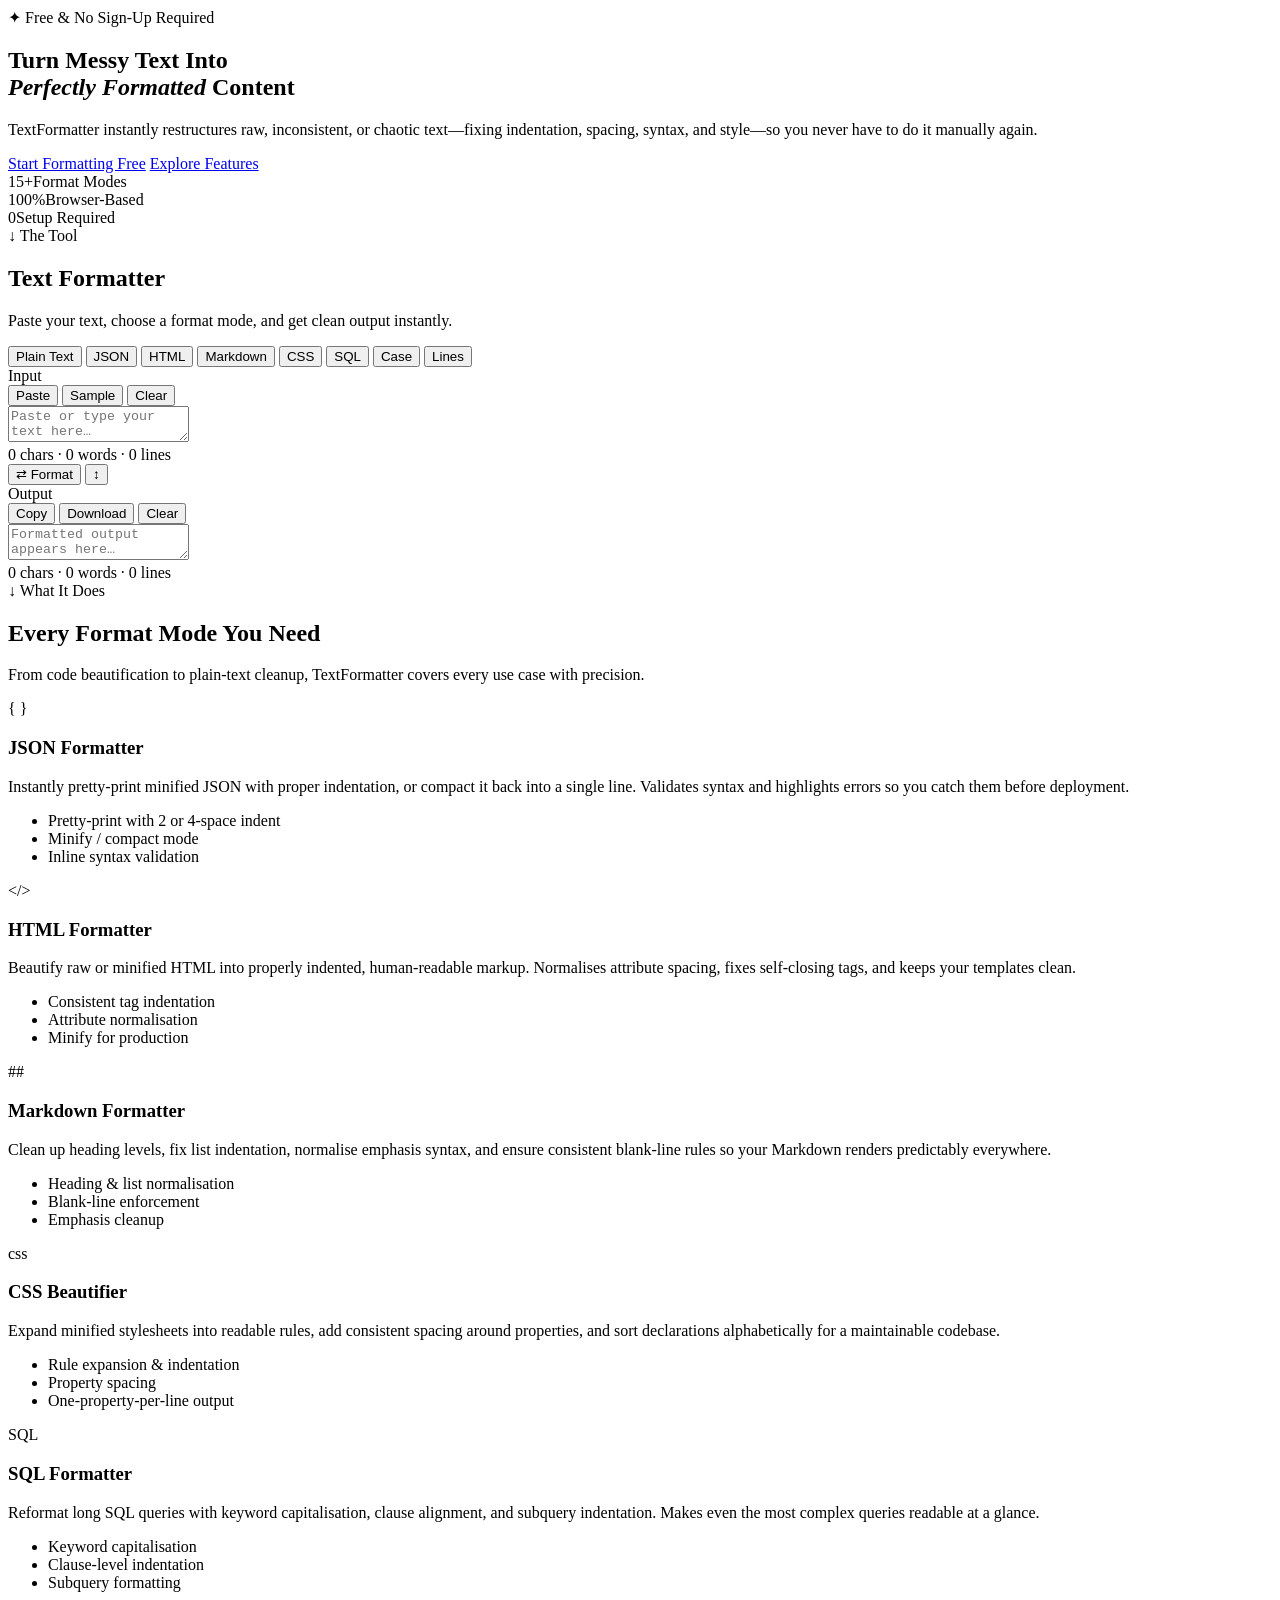
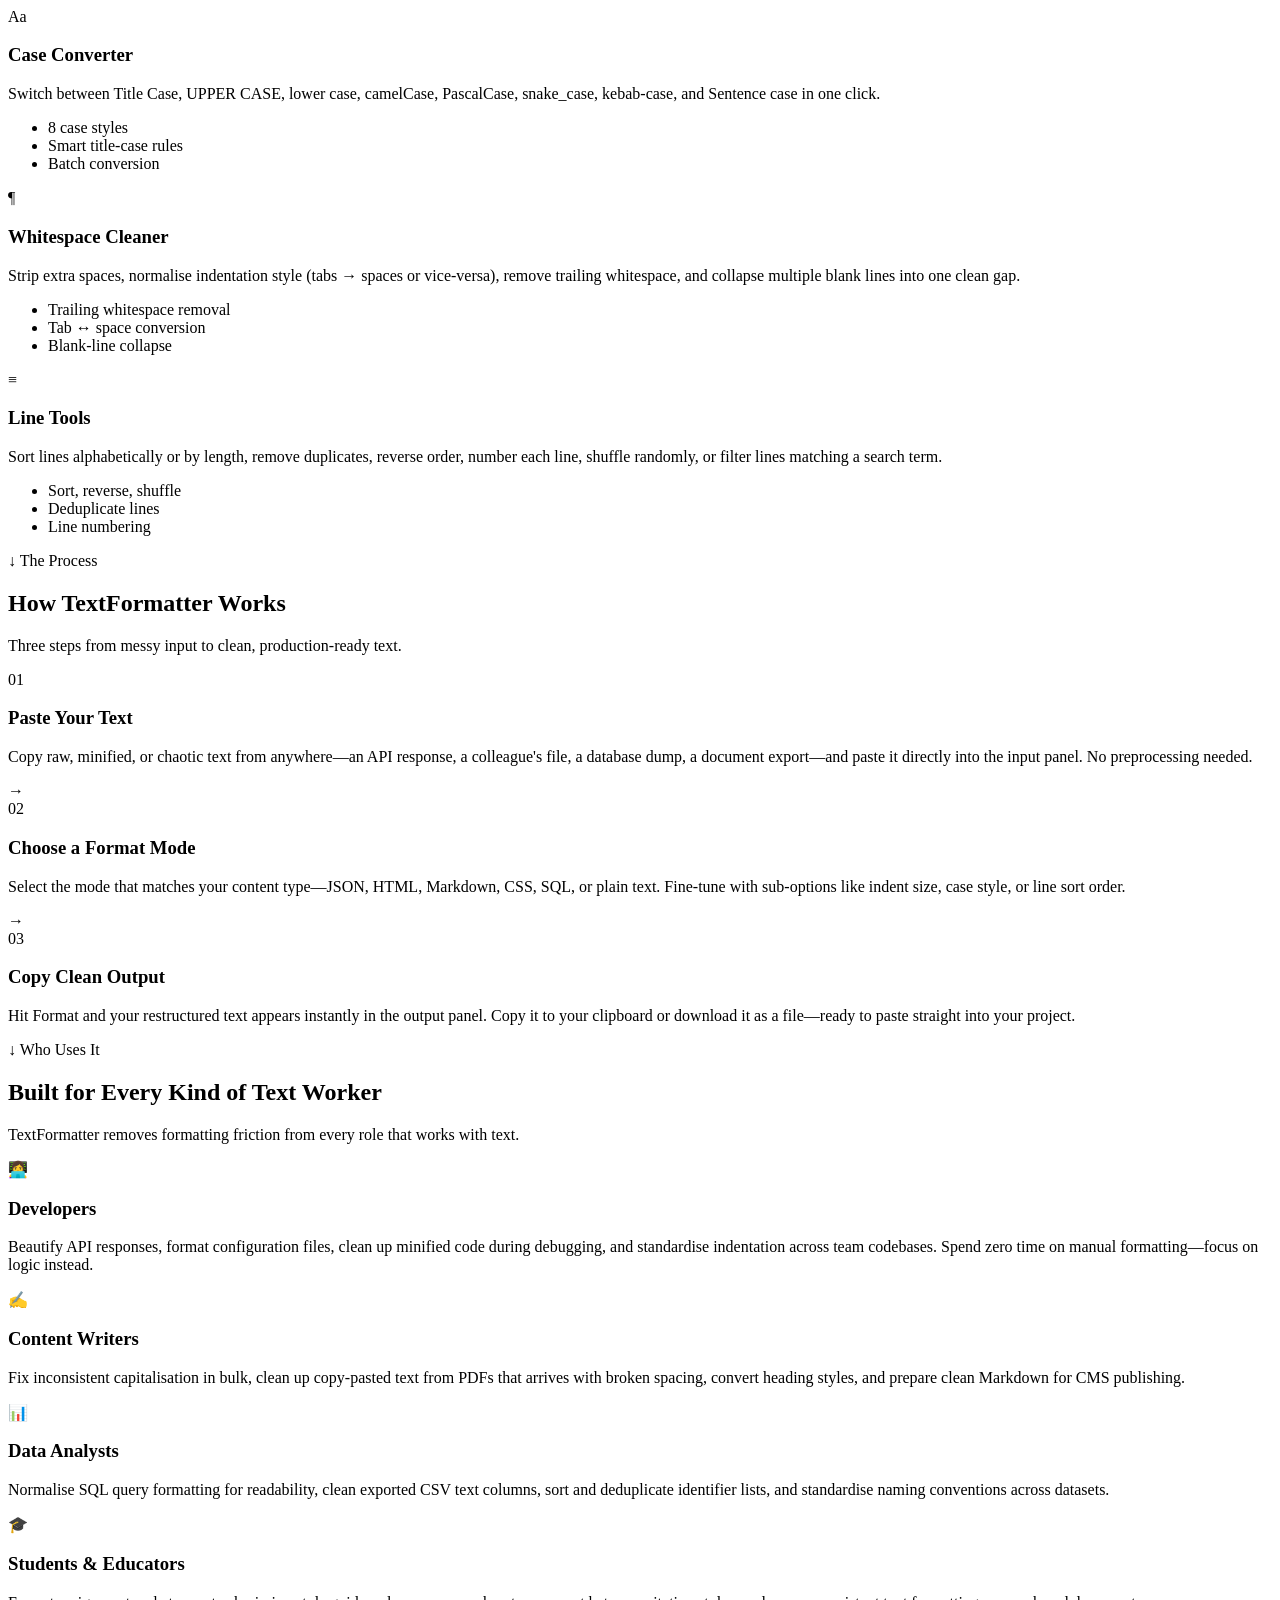
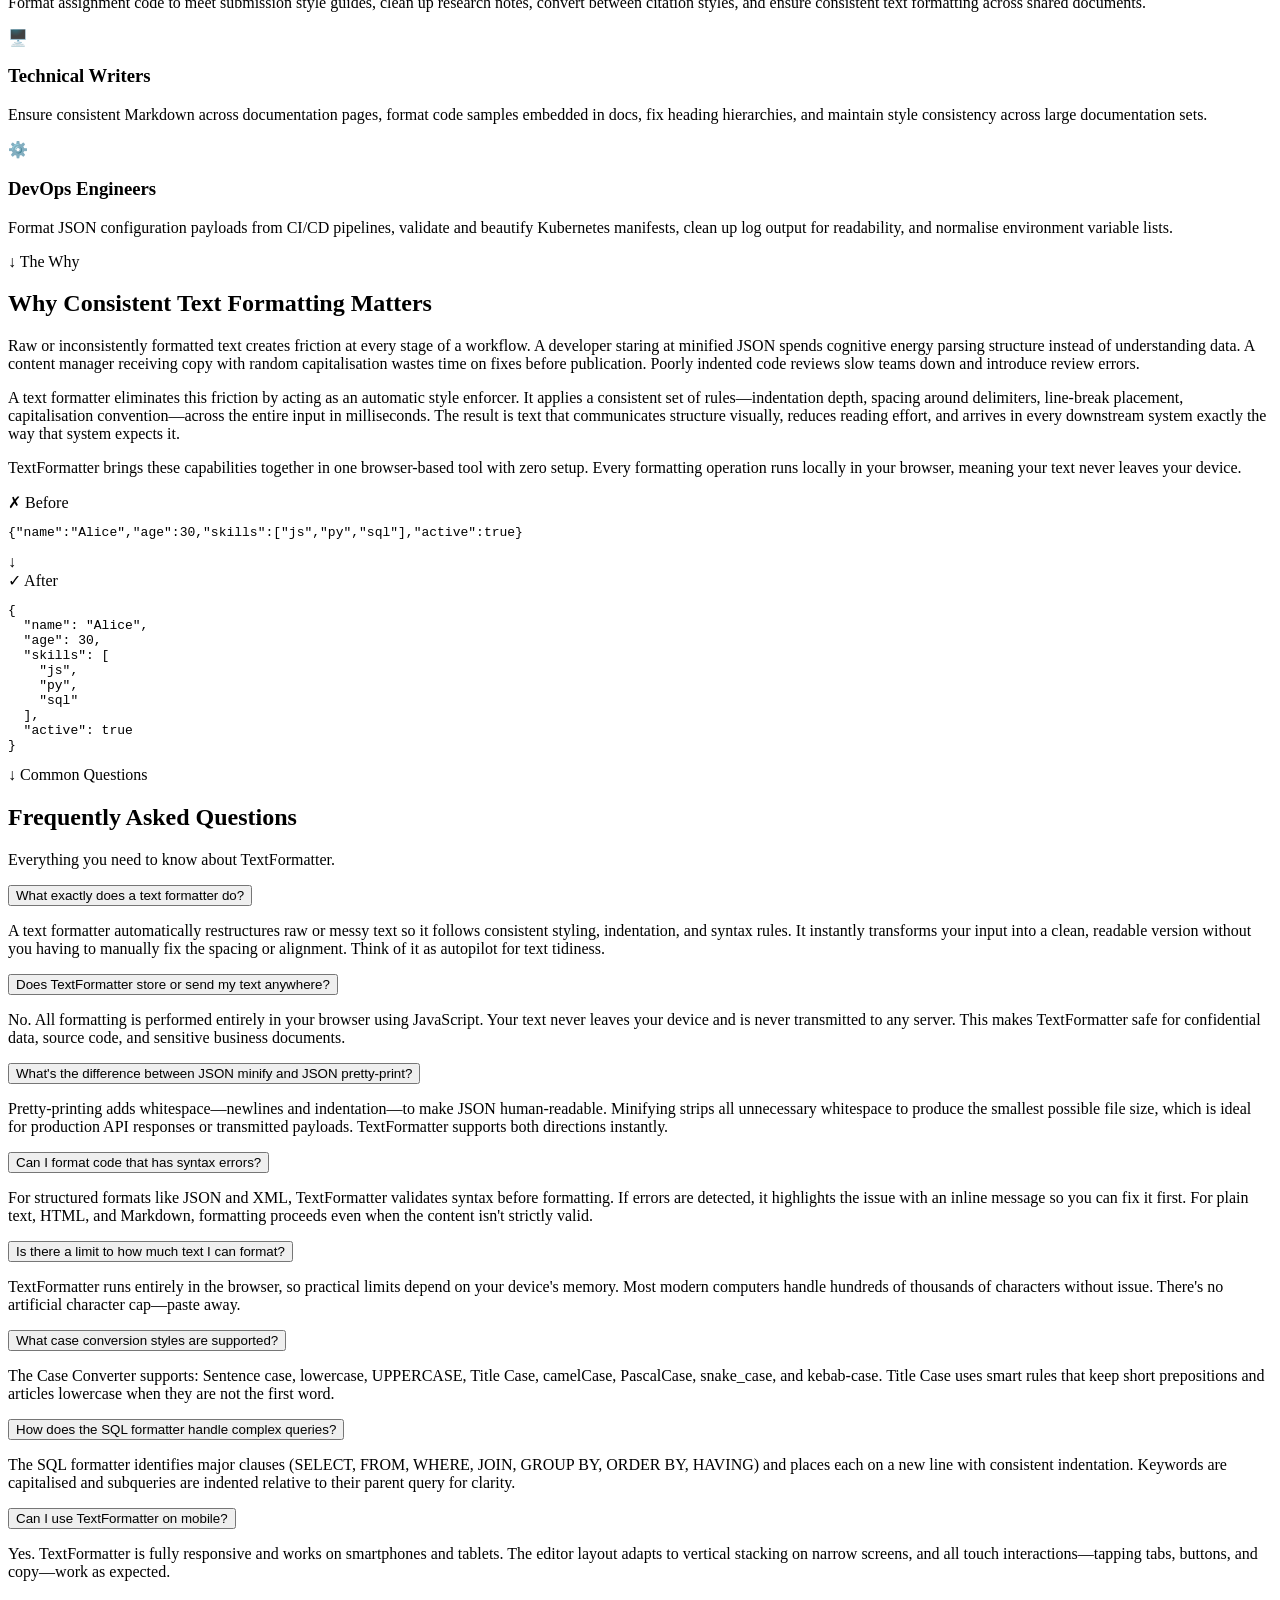
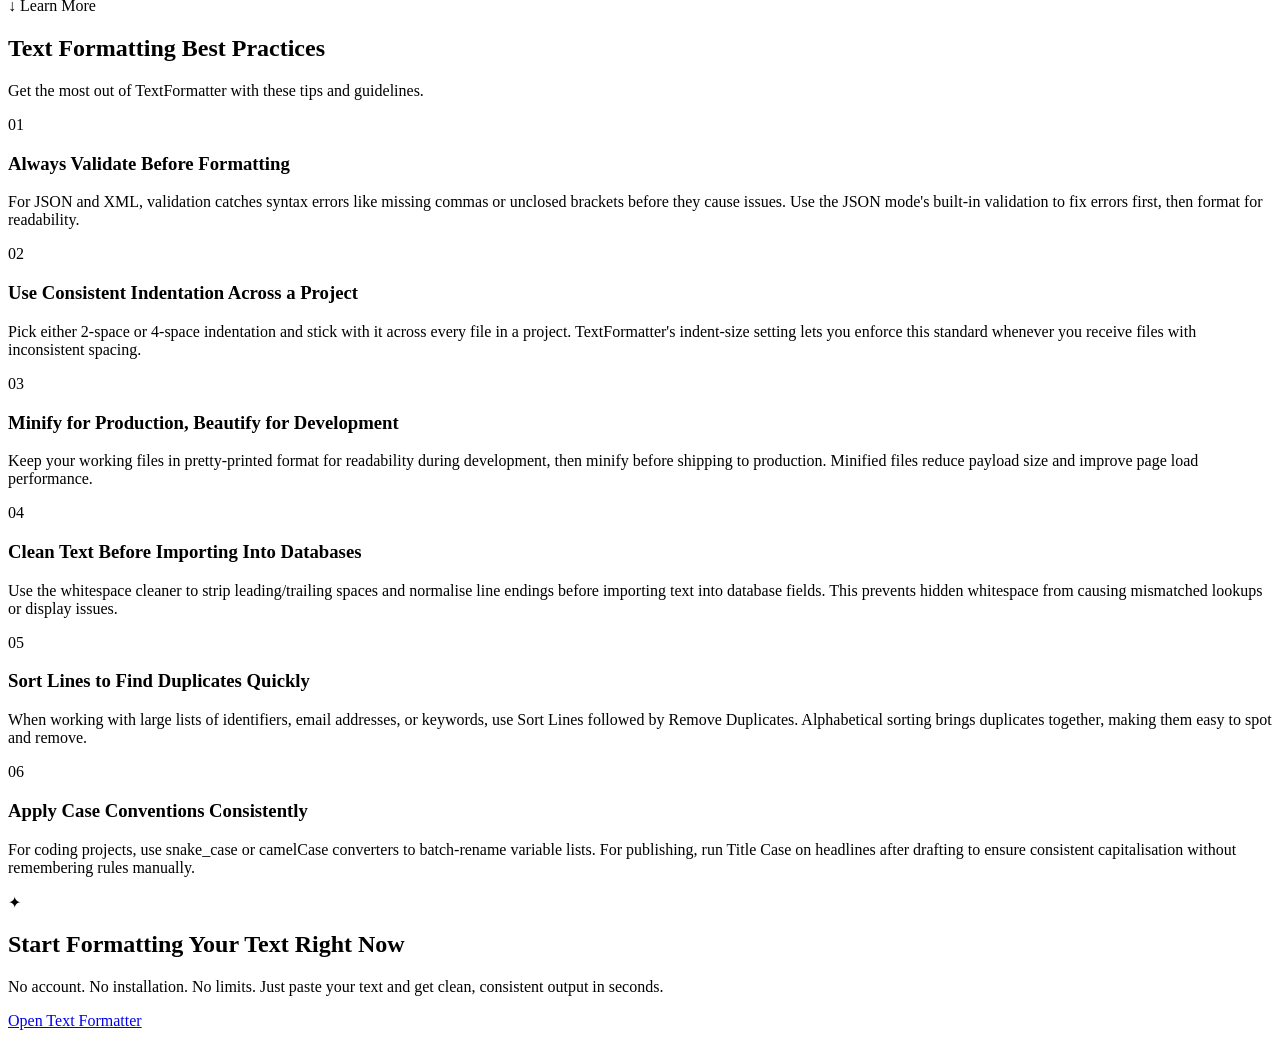
==== index.html @ e377f019 "Create index.html" ====
<!DOCTYPE html>
<html lang="en">
<head>
  <meta charset="UTF-8" />
  <meta name="viewport" content="width=device-width, initial-scale=1.0" />
  <title>TextFormatter – Instant Text Formatting & Cleanup Tool</title>
  <meta name="description" content="TextFormatter is a free online text formatting tool that instantly cleans, restructures, and transforms messy text into readable, consistent content. Format JSON, HTML, Markdown, code and more." />
  <meta name="keywords" content="text formatter, online text formatter, text cleaner, format text online, json formatter, html formatter, code formatter, text beautifier, clean text tool, fix text spacing" />
  <meta name="author" content="TextFormatter" />
  <meta name="robots" content="index, follow" />
  <link rel="canonical" href="https://textformatter.github.io/" />

  <!-- Open Graph -->
  <meta property="og:type" content="website" />
  <meta property="og:title" content="TextFormatter – Instant Text Formatting & Cleanup Tool" />
  <meta property="og:description" content="Free online text formatter. Instantly restructure raw or messy text into clean, readable, consistently styled content." />
  <meta property="og:url" content="https://textformatter.github.io/" />
  <meta property="og:site_name" content="TextFormatter" />

  <!-- Twitter Card -->
  <meta name="twitter:card" content="summary_large_image" />
  <meta name="twitter:title" content="TextFormatter – Instant Text Formatting Tool" />
  <meta name="twitter:description" content="Format, clean, and restructure text instantly. Free online tool for JSON, HTML, Markdown, code, and plain text." />

  <!-- Schema Markup -->
  <script type="application/ld+json">
  {
    "@context": "https://schema.org",
    "@type": "WebApplication",
    "name": "TextFormatter",
    "url": "https://textformatter.github.io/",
    "description": "A free online text formatting tool that instantly cleans, restructures, and transforms messy text into readable, consistent content.",
    "applicationCategory": "UtilityApplication",
    "operatingSystem": "Any",
    "offers": {
      "@type": "Offer",
      "price": "0",
      "priceCurrency": "USD"
    },
    "featureList": [
      "JSON Formatter",
      "HTML Formatter",
      "Markdown Formatter",
      "Code Beautifier",
      "Text Cleaner",
      "Case Converter",
      "Whitespace Remover",
      "Indentation Fixer"
    ]
  }
  </script>
  <script type="application/ld+json">
  {
    "@context": "https://schema.org",
    "@type": "FAQPage",
    "mainEntity": [
      {
        "@type": "Question",
        "name": "What is a text formatter?",
        "acceptedAnswer": {
          "@type": "Answer",
          "text": "A text formatter is a tool that automatically restructures raw or messy text so it follows consistent styling, indentation, and syntax rules. It transforms your input into clean, readable content without manual editing."
        }
      },
      {
        "@type": "Question",
        "name": "Is TextFormatter free to use?",
        "acceptedAnswer": {
          "@type": "Answer",
          "text": "Yes, TextFormatter is completely free. No account or signup required. All formatting happens directly in your browser."
        }
      },
      {
        "@type": "Question",
        "name": "What types of text can TextFormatter handle?",
        "acceptedAnswer": {
          "@type": "Answer",
          "text": "TextFormatter handles plain text, JSON, HTML, Markdown, CSS, JavaScript, XML, SQL, and more. It also includes tools for case conversion, whitespace cleanup, and line sorting."
        }
      }
    ]
  }
  </script>

  <!-- Fonts -->
  <link rel="preconnect" href="https://fonts.googleapis.com" />
  <link rel="preconnect" href="https://fonts.gstatic.com" crossorigin />
  <link href="https://fonts.googleapis.com/css2?family=Fraunces:ital,opsz,wght@0,9..144,300;0,9..144,600;0,9..144,700;1,9..144,400&family=DM+Sans:wght@300;400;500;600&family=JetBrains+Mono:wght@400;500&display=swap" rel="stylesheet" />

  <link rel="stylesheet" href="style.css" />
</head>
<body>

  <!-- Header injected by header.js -->
  <div id="header-root"></div>

  <main>

    <!-- ══════════════════════════════════════════
         SECTION 1 · HERO
    ══════════════════════════════════════════ -->
    <section class="hero" id="home" aria-label="Hero">
      <div class="hero-bg">
        <div class="hero-blob blob-1"></div>
        <div class="hero-blob blob-2"></div>
        <div class="hero-grid"></div>
      </div>
      <div class="container hero-inner">
        <div class="hero-badge">✦ Free &amp; No Sign-Up Required</div>
        <h1 class="hero-title">
          Turn Messy Text Into<br/>
          <em>Perfectly Formatted</em> Content
        </h1>
        <p class="hero-subtitle">
          TextFormatter instantly restructures raw, inconsistent, or chaotic text—fixing indentation, spacing, syntax, and style—so you never have to do it manually again.
        </p>
        <div class="hero-cta-row">
          <a href="#formatter" class="btn btn-primary">Start Formatting Free</a>
          <a href="#features" class="btn btn-ghost">Explore Features</a>
        </div>
        <div class="hero-stats">
          <div class="stat"><span class="stat-num">15+</span><span class="stat-label">Format Modes</span></div>
          <div class="stat-divider"></div>
          <div class="stat"><span class="stat-num">100%</span><span class="stat-label">Browser-Based</span></div>
          <div class="stat-divider"></div>
          <div class="stat"><span class="stat-num">0</span><span class="stat-label">Setup Required</span></div>
        </div>
      </div>
    </section>

    <!-- ══════════════════════════════════════════
         SECTION 2 · LIVE FORMATTER TOOL
    ══════════════════════════════════════════ -->
    <section class="formatter-section" id="formatter" aria-label="Text Formatter Tool">
      <div class="container">
        <div class="section-label">↓ The Tool</div>
        <h2 class="section-title">Text Formatter</h2>
        <p class="section-sub">Paste your text, choose a format mode, and get clean output instantly.</p>

        <!-- Mode Tabs -->
        <div class="mode-tabs" role="tablist" aria-label="Formatter modes">
          <button class="mode-tab active" data-mode="plain" role="tab" aria-selected="true">Plain Text</button>
          <button class="mode-tab" data-mode="json" role="tab" aria-selected="false">JSON</button>
          <button class="mode-tab" data-mode="html" role="tab" aria-selected="false">HTML</button>
          <button class="mode-tab" data-mode="markdown" role="tab" aria-selected="false">Markdown</button>
          <button class="mode-tab" data-mode="css" role="tab" aria-selected="false">CSS</button>
          <button class="mode-tab" data-mode="sql" role="tab" aria-selected="false">SQL</button>
          <button class="mode-tab" data-mode="case" role="tab" aria-selected="false">Case</button>
          <button class="mode-tab" data-mode="lines" role="tab" aria-selected="false">Lines</button>
        </div>

        <!-- Sub-options bar -->
        <div class="sub-options" id="sub-options">
          <!-- populated by JS per mode -->
        </div>

        <!-- Editor Area -->
        <div class="editor-wrap">
          <div class="editor-pane">
            <div class="pane-header">
              <span class="pane-label">Input</span>
              <div class="pane-actions">
                <button class="pane-btn" id="paste-btn" title="Paste from clipboard">Paste</button>
                <button class="pane-btn" id="sample-btn" title="Load a sample">Sample</button>
                <button class="pane-btn danger" id="clear-input-btn" title="Clear input">Clear</button>
              </div>
            </div>
            <textarea id="input-text" class="code-area" placeholder="Paste or type your text here…" spellcheck="false" aria-label="Input text"></textarea>
            <div class="pane-footer">
              <span class="char-count" id="input-count">0 chars · 0 words · 0 lines</span>
            </div>
          </div>

          <div class="editor-center">
            <button class="format-btn" id="format-btn" aria-label="Format text">
              <span class="format-btn-icon">⇄</span>
              <span>Format</span>
            </button>
            <button class="swap-btn" id="swap-btn" title="Swap input/output" aria-label="Swap input and output">↕</button>
          </div>

          <div class="editor-pane">
            <div class="pane-header">
              <span class="pane-label">Output</span>
              <div class="pane-actions">
                <button class="pane-btn" id="copy-btn" title="Copy to clipboard">Copy</button>
                <button class="pane-btn" id="download-btn" title="Download as file">Download</button>
                <button class="pane-btn danger" id="clear-output-btn" title="Clear output">Clear</button>
              </div>
            </div>
            <textarea id="output-text" class="code-area" placeholder="Formatted output appears here…" spellcheck="false" readonly aria-label="Formatted output"></textarea>
            <div class="pane-footer">
              <span class="char-count" id="output-count">0 chars · 0 words · 0 lines</span>
              <span class="diff-badge" id="diff-badge"></span>
            </div>
          </div>
        </div>

        <!-- Notifications -->
        <div class="notif-bar" id="notif-bar" role="status" aria-live="polite"></div>
      </div>
    </section>

    <!-- ══════════════════════════════════════════
         SECTION 3 · FEATURES
    ══════════════════════════════════════════ -->
    <section class="features-section" id="features" aria-label="Features">
      <div class="container">
        <div class="section-label">↓ What It Does</div>
        <h2 class="section-title">Every Format Mode You Need</h2>
        <p class="section-sub">From code beautification to plain-text cleanup, TextFormatter covers every use case with precision.</p>

        <div class="features-grid">
          <div class="feature-card" data-anim="fade-up" style="--delay:0ms">
            <div class="feature-icon">{ }</div>
            <h3>JSON Formatter</h3>
            <p>Instantly pretty-print minified JSON with proper indentation, or compact it back into a single line. Validates syntax and highlights errors so you catch them before deployment.</p>
            <ul class="feature-list">
              <li>Pretty-print with 2 or 4-space indent</li>
              <li>Minify / compact mode</li>
              <li>Inline syntax validation</li>
            </ul>
          </div>
          <div class="feature-card" data-anim="fade-up" style="--delay:80ms">
            <div class="feature-icon">&lt;/&gt;</div>
            <h3>HTML Formatter</h3>
            <p>Beautify raw or minified HTML into properly indented, human-readable markup. Normalises attribute spacing, fixes self-closing tags, and keeps your templates clean.</p>
            <ul class="feature-list">
              <li>Consistent tag indentation</li>
              <li>Attribute normalisation</li>
              <li>Minify for production</li>
            </ul>
          </div>
          <div class="feature-card" data-anim="fade-up" style="--delay:160ms">
            <div class="feature-icon">##</div>
            <h3>Markdown Formatter</h3>
            <p>Clean up heading levels, fix list indentation, normalise emphasis syntax, and ensure consistent blank-line rules so your Markdown renders predictably everywhere.</p>
            <ul class="feature-list">
              <li>Heading &amp; list normalisation</li>
              <li>Blank-line enforcement</li>
              <li>Emphasis cleanup</li>
            </ul>
          </div>
          <div class="feature-card" data-anim="fade-up" style="--delay:0ms">
            <div class="feature-icon">css</div>
            <h3>CSS Beautifier</h3>
            <p>Expand minified stylesheets into readable rules, add consistent spacing around properties, and sort declarations alphabetically for a maintainable codebase.</p>
            <ul class="feature-list">
              <li>Rule expansion &amp; indentation</li>
              <li>Property spacing</li>
              <li>One-property-per-line output</li>
            </ul>
          </div>
          <div class="feature-card" data-anim="fade-up" style="--delay:80ms">
            <div class="feature-icon">SQL</div>
            <h3>SQL Formatter</h3>
            <p>Reformat long SQL queries with keyword capitalisation, clause alignment, and subquery indentation. Makes even the most complex queries readable at a glance.</p>
            <ul class="feature-list">
              <li>Keyword capitalisation</li>
              <li>Clause-level indentation</li>
              <li>Subquery formatting</li>
            </ul>
          </div>
          <div class="feature-card" data-anim="fade-up" style="--delay:160ms">
            <div class="feature-icon">Aa</div>
            <h3>Case Converter</h3>
            <p>Switch between Title Case, UPPER CASE, lower case, camelCase, PascalCase, snake_case, kebab-case, and Sentence case in one click.</p>
            <ul class="feature-list">
              <li>8 case styles</li>
              <li>Smart title-case rules</li>
              <li>Batch conversion</li>
            </ul>
          </div>
          <div class="feature-card" data-anim="fade-up" style="--delay:0ms">
            <div class="feature-icon">¶</div>
            <h3>Whitespace Cleaner</h3>
            <p>Strip extra spaces, normalise indentation style (tabs → spaces or vice-versa), remove trailing whitespace, and collapse multiple blank lines into one clean gap.</p>
            <ul class="feature-list">
              <li>Trailing whitespace removal</li>
              <li>Tab ↔ space conversion</li>
              <li>Blank-line collapse</li>
            </ul>
          </div>
          <div class="feature-card" data-anim="fade-up" style="--delay:80ms">
            <div class="feature-icon">≡</div>
            <h3>Line Tools</h3>
            <p>Sort lines alphabetically or by length, remove duplicates, reverse order, number each line, shuffle randomly, or filter lines matching a search term.</p>
            <ul class="feature-list">
              <li>Sort, reverse, shuffle</li>
              <li>Deduplicate lines</li>
              <li>Line numbering</li>
            </ul>
          </div>
        </div>
      </div>
    </section>

    <!-- ══════════════════════════════════════════
         SECTION 4 · HOW IT WORKS
    ══════════════════════════════════════════ -->
    <section class="how-section" id="how-it-works" aria-label="How It Works">
      <div class="container">
        <div class="section-label">↓ The Process</div>
        <h2 class="section-title">How TextFormatter Works</h2>
        <p class="section-sub">Three steps from messy input to clean, production-ready text.</p>
        <div class="steps-row">
          <div class="step" data-anim="fade-up" style="--delay:0ms">
            <div class="step-num">01</div>
            <div class="step-body">
              <h3>Paste Your Text</h3>
              <p>Copy raw, minified, or chaotic text from anywhere—an API response, a colleague's file, a database dump, a document export—and paste it directly into the input panel. No preprocessing needed.</p>
            </div>
          </div>
          <div class="step-arrow">→</div>
          <div class="step" data-anim="fade-up" style="--delay:100ms">
            <div class="step-num">02</div>
            <div class="step-body">
              <h3>Choose a Format Mode</h3>
              <p>Select the mode that matches your content type—JSON, HTML, Markdown, CSS, SQL, or plain text. Fine-tune with sub-options like indent size, case style, or line sort order.</p>
            </div>
          </div>
          <div class="step-arrow">→</div>
          <div class="step" data-anim="fade-up" style="--delay:200ms">
            <div class="step-num">03</div>
            <div class="step-body">
              <h3>Copy Clean Output</h3>
              <p>Hit Format and your restructured text appears instantly in the output panel. Copy it to your clipboard or download it as a file—ready to paste straight into your project.</p>
            </div>
          </div>
        </div>
      </div>
    </section>

    <!-- ══════════════════════════════════════════
         SECTION 5 · USE CASES
    ══════════════════════════════════════════ -->
    <section class="usecases-section" id="use-cases" aria-label="Use Cases">
      <div class="container">
        <div class="section-label">↓ Who Uses It</div>
        <h2 class="section-title">Built for Every Kind of Text Worker</h2>
        <p class="section-sub">TextFormatter removes formatting friction from every role that works with text.</p>
        <div class="usecases-grid">
          <article class="usecase-card" data-anim="fade-up" style="--delay:0ms">
            <div class="uc-icon">👩‍💻</div>
            <h3>Developers</h3>
            <p>Beautify API responses, format configuration files, clean up minified code during debugging, and standardise indentation across team codebases. Spend zero time on manual formatting—focus on logic instead.</p>
          </article>
          <article class="usecase-card" data-anim="fade-up" style="--delay:80ms">
            <div class="uc-icon">✍️</div>
            <h3>Content Writers</h3>
            <p>Fix inconsistent capitalisation in bulk, clean up copy-pasted text from PDFs that arrives with broken spacing, convert heading styles, and prepare clean Markdown for CMS publishing.</p>
          </article>
          <article class="usecase-card" data-anim="fade-up" style="--delay:160ms">
            <div class="uc-icon">📊</div>
            <h3>Data Analysts</h3>
            <p>Normalise SQL query formatting for readability, clean exported CSV text columns, sort and deduplicate identifier lists, and standardise naming conventions across datasets.</p>
          </article>
          <article class="usecase-card" data-anim="fade-up" style="--delay:240ms">
            <div class="uc-icon">🎓</div>
            <h3>Students & Educators</h3>
            <p>Format assignment code to meet submission style guides, clean up research notes, convert between citation styles, and ensure consistent text formatting across shared documents.</p>
          </article>
          <article class="usecase-card" data-anim="fade-up" style="--delay:0ms">
            <div class="uc-icon">🖥️</div>
            <h3>Technical Writers</h3>
            <p>Ensure consistent Markdown across documentation pages, format code samples embedded in docs, fix heading hierarchies, and maintain style consistency across large documentation sets.</p>
          </article>
          <article class="usecase-card" data-anim="fade-up" style="--delay:80ms">
            <div class="uc-icon">⚙️</div>
            <h3>DevOps Engineers</h3>
            <p>Format JSON configuration payloads from CI/CD pipelines, validate and beautify Kubernetes manifests, clean up log output for readability, and normalise environment variable lists.</p>
          </article>
        </div>
      </div>
    </section>

    <!-- ══════════════════════════════════════════
         SECTION 6 · WHY TEXT FORMATTING MATTERS
    ══════════════════════════════════════════ -->
    <section class="about-section" id="about" aria-label="Why text formatting matters">
      <div class="container">
        <div class="about-grid">
          <div class="about-text" data-anim="fade-right">
            <div class="section-label">↓ The Why</div>
            <h2 class="section-title left">Why Consistent Text Formatting Matters</h2>
            <p>Raw or inconsistently formatted text creates friction at every stage of a workflow. A developer staring at minified JSON spends cognitive energy parsing structure instead of understanding data. A content manager receiving copy with random capitalisation wastes time on fixes before publication. Poorly indented code reviews slow teams down and introduce review errors.</p>
            <p>A text formatter eliminates this friction by acting as an automatic style enforcer. It applies a consistent set of rules—indentation depth, spacing around delimiters, line-break placement, capitalisation convention—across the entire input in milliseconds. The result is text that communicates structure visually, reduces reading effort, and arrives in every downstream system exactly the way that system expects it.</p>
            <p>TextFormatter brings these capabilities together in one browser-based tool with zero setup. Every formatting operation runs locally in your browser, meaning your text never leaves your device.</p>
          </div>
          <div class="about-visual" data-anim="fade-left">
            <div class="compare-block">
              <div class="compare-pane bad">
                <div class="compare-label bad-label">✗ Before</div>
                <pre class="compare-code">{"name":"Alice","age":30,"skills":["js","py","sql"],"active":true}</pre>
              </div>
              <div class="compare-arrow-v">↓</div>
              <div class="compare-pane good">
                <div class="compare-label good-label">✓ After</div>
                <pre class="compare-code">{
  "name": "Alice",
  "age": 30,
  "skills": [
    "js",
    "py",
    "sql"
  ],
  "active": true
}</pre>
              </div>
            </div>
          </div>
        </div>
      </div>
    </section>

    <!-- ══════════════════════════════════════════
         SECTION 7 · FAQ
    ══════════════════════════════════════════ -->
    <section class="faq-section" id="faq" aria-label="Frequently Asked Questions">
      <div class="container">
        <div class="section-label">↓ Common Questions</div>
        <h2 class="section-title">Frequently Asked Questions</h2>
        <p class="section-sub">Everything you need to know about TextFormatter.</p>
        <div class="faq-grid">
          <div class="faq-item" data-anim="fade-up" style="--delay:0ms">
            <button class="faq-q" aria-expanded="false">What exactly does a text formatter do?</button>
            <div class="faq-a">
              <p>A text formatter automatically restructures raw or messy text so it follows consistent styling, indentation, and syntax rules. It instantly transforms your input into a clean, readable version without you having to manually fix the spacing or alignment. Think of it as autopilot for text tidiness.</p>
            </div>
          </div>
          <div class="faq-item" data-anim="fade-up" style="--delay:60ms">
            <button class="faq-q" aria-expanded="false">Does TextFormatter store or send my text anywhere?</button>
            <div class="faq-a">
              <p>No. All formatting is performed entirely in your browser using JavaScript. Your text never leaves your device and is never transmitted to any server. This makes TextFormatter safe for confidential data, source code, and sensitive business documents.</p>
            </div>
          </div>
          <div class="faq-item" data-anim="fade-up" style="--delay:120ms">
            <button class="faq-q" aria-expanded="false">What's the difference between JSON minify and JSON pretty-print?</button>
            <div class="faq-a">
              <p>Pretty-printing adds whitespace—newlines and indentation—to make JSON human-readable. Minifying strips all unnecessary whitespace to produce the smallest possible file size, which is ideal for production API responses or transmitted payloads. TextFormatter supports both directions instantly.</p>
            </div>
          </div>
          <div class="faq-item" data-anim="fade-up" style="--delay:0ms">
            <button class="faq-q" aria-expanded="false">Can I format code that has syntax errors?</button>
            <div class="faq-a">
              <p>For structured formats like JSON and XML, TextFormatter validates syntax before formatting. If errors are detected, it highlights the issue with an inline message so you can fix it first. For plain text, HTML, and Markdown, formatting proceeds even when the content isn't strictly valid.</p>
            </div>
          </div>
          <div class="faq-item" data-anim="fade-up" style="--delay:60ms">
            <button class="faq-q" aria-expanded="false">Is there a limit to how much text I can format?</button>
            <div class="faq-a">
              <p>TextFormatter runs entirely in the browser, so practical limits depend on your device's memory. Most modern computers handle hundreds of thousands of characters without issue. There's no artificial character cap—paste away.</p>
            </div>
          </div>
          <div class="faq-item" data-anim="fade-up" style="--delay:120ms">
            <button class="faq-q" aria-expanded="false">What case conversion styles are supported?</button>
            <div class="faq-a">
              <p>The Case Converter supports: Sentence case, lowercase, UPPERCASE, Title Case, camelCase, PascalCase, snake_case, and kebab-case. Title Case uses smart rules that keep short prepositions and articles lowercase when they are not the first word.</p>
            </div>
          </div>
          <div class="faq-item" data-anim="fade-up" style="--delay:0ms">
            <button class="faq-q" aria-expanded="false">How does the SQL formatter handle complex queries?</button>
            <div class="faq-a">
              <p>The SQL formatter identifies major clauses (SELECT, FROM, WHERE, JOIN, GROUP BY, ORDER BY, HAVING) and places each on a new line with consistent indentation. Keywords are capitalised and subqueries are indented relative to their parent query for clarity.</p>
            </div>
          </div>
          <div class="faq-item" data-anim="fade-up" style="--delay:60ms">
            <button class="faq-q" aria-expanded="false">Can I use TextFormatter on mobile?</button>
            <div class="faq-a">
              <p>Yes. TextFormatter is fully responsive and works on smartphones and tablets. The editor layout adapts to vertical stacking on narrow screens, and all touch interactions—tapping tabs, buttons, and copy—work as expected.</p>
            </div>
          </div>
        </div>
      </div>
    </section>

    <!-- ══════════════════════════════════════════
         SECTION 8 · TIPS & GUIDE
    ══════════════════════════════════════════ -->
    <section class="tips-section" id="tips" aria-label="Formatting Tips">
      <div class="container">
        <div class="section-label">↓ Learn More</div>
        <h2 class="section-title">Text Formatting Best Practices</h2>
        <p class="section-sub">Get the most out of TextFormatter with these tips and guidelines.</p>
        <div class="tips-grid">
          <article class="tip-card" data-anim="fade-up" style="--delay:0ms">
            <div class="tip-num">01</div>
            <h3>Always Validate Before Formatting</h3>
            <p>For JSON and XML, validation catches syntax errors like missing commas or unclosed brackets before they cause issues. Use the JSON mode's built-in validation to fix errors first, then format for readability.</p>
          </article>
          <article class="tip-card" data-anim="fade-up" style="--delay:80ms">
            <div class="tip-num">02</div>
            <h3>Use Consistent Indentation Across a Project</h3>
            <p>Pick either 2-space or 4-space indentation and stick with it across every file in a project. TextFormatter's indent-size setting lets you enforce this standard whenever you receive files with inconsistent spacing.</p>
          </article>
          <article class="tip-card" data-anim="fade-up" style="--delay:160ms">
            <div class="tip-num">03</div>
            <h3>Minify for Production, Beautify for Development</h3>
            <p>Keep your working files in pretty-printed format for readability during development, then minify before shipping to production. Minified files reduce payload size and improve page load performance.</p>
          </article>
          <article class="tip-card" data-anim="fade-up" style="--delay:240ms">
            <div class="tip-num">04</div>
            <h3>Clean Text Before Importing Into Databases</h3>
            <p>Use the whitespace cleaner to strip leading/trailing spaces and normalise line endings before importing text into database fields. This prevents hidden whitespace from causing mismatched lookups or display issues.</p>
          </article>
          <article class="tip-card" data-anim="fade-up" style="--delay:0ms">
            <div class="tip-num">05</div>
            <h3>Sort Lines to Find Duplicates Quickly</h3>
            <p>When working with large lists of identifiers, email addresses, or keywords, use Sort Lines followed by Remove Duplicates. Alphabetical sorting brings duplicates together, making them easy to spot and remove.</p>
          </article>
          <article class="tip-card" data-anim="fade-up" style="--delay:80ms">
            <div class="tip-num">06</div>
            <h3>Apply Case Conventions Consistently</h3>
            <p>For coding projects, use snake_case or camelCase converters to batch-rename variable lists. For publishing, run Title Case on headlines after drafting to ensure consistent capitalisation without remembering rules manually.</p>
          </article>
        </div>
      </div>
    </section>

    <!-- ══════════════════════════════════════════
         SECTION 9 · CTA BANNER
    ══════════════════════════════════════════ -->
    <section class="cta-section" aria-label="Call to action">
      <div class="container">
        <div class="cta-inner" data-anim="fade-up">
          <div class="cta-decoration">✦</div>
          <h2>Start Formatting Your Text Right Now</h2>
          <p>No account. No installation. No limits. Just paste your text and get clean, consistent output in seconds.</p>
          <a href="#formatter" class="btn btn-primary btn-lg">Open Text Formatter</a>
        </div>
      </div>
    </section>

  </main>

  <!-- Footer injected by footer.js -->
  <div id="footer-root"></div>

  <script src="header.js"></script>
  <script src="footer.js"></script>
  <script src="app.js"></script>
</body>
</html>
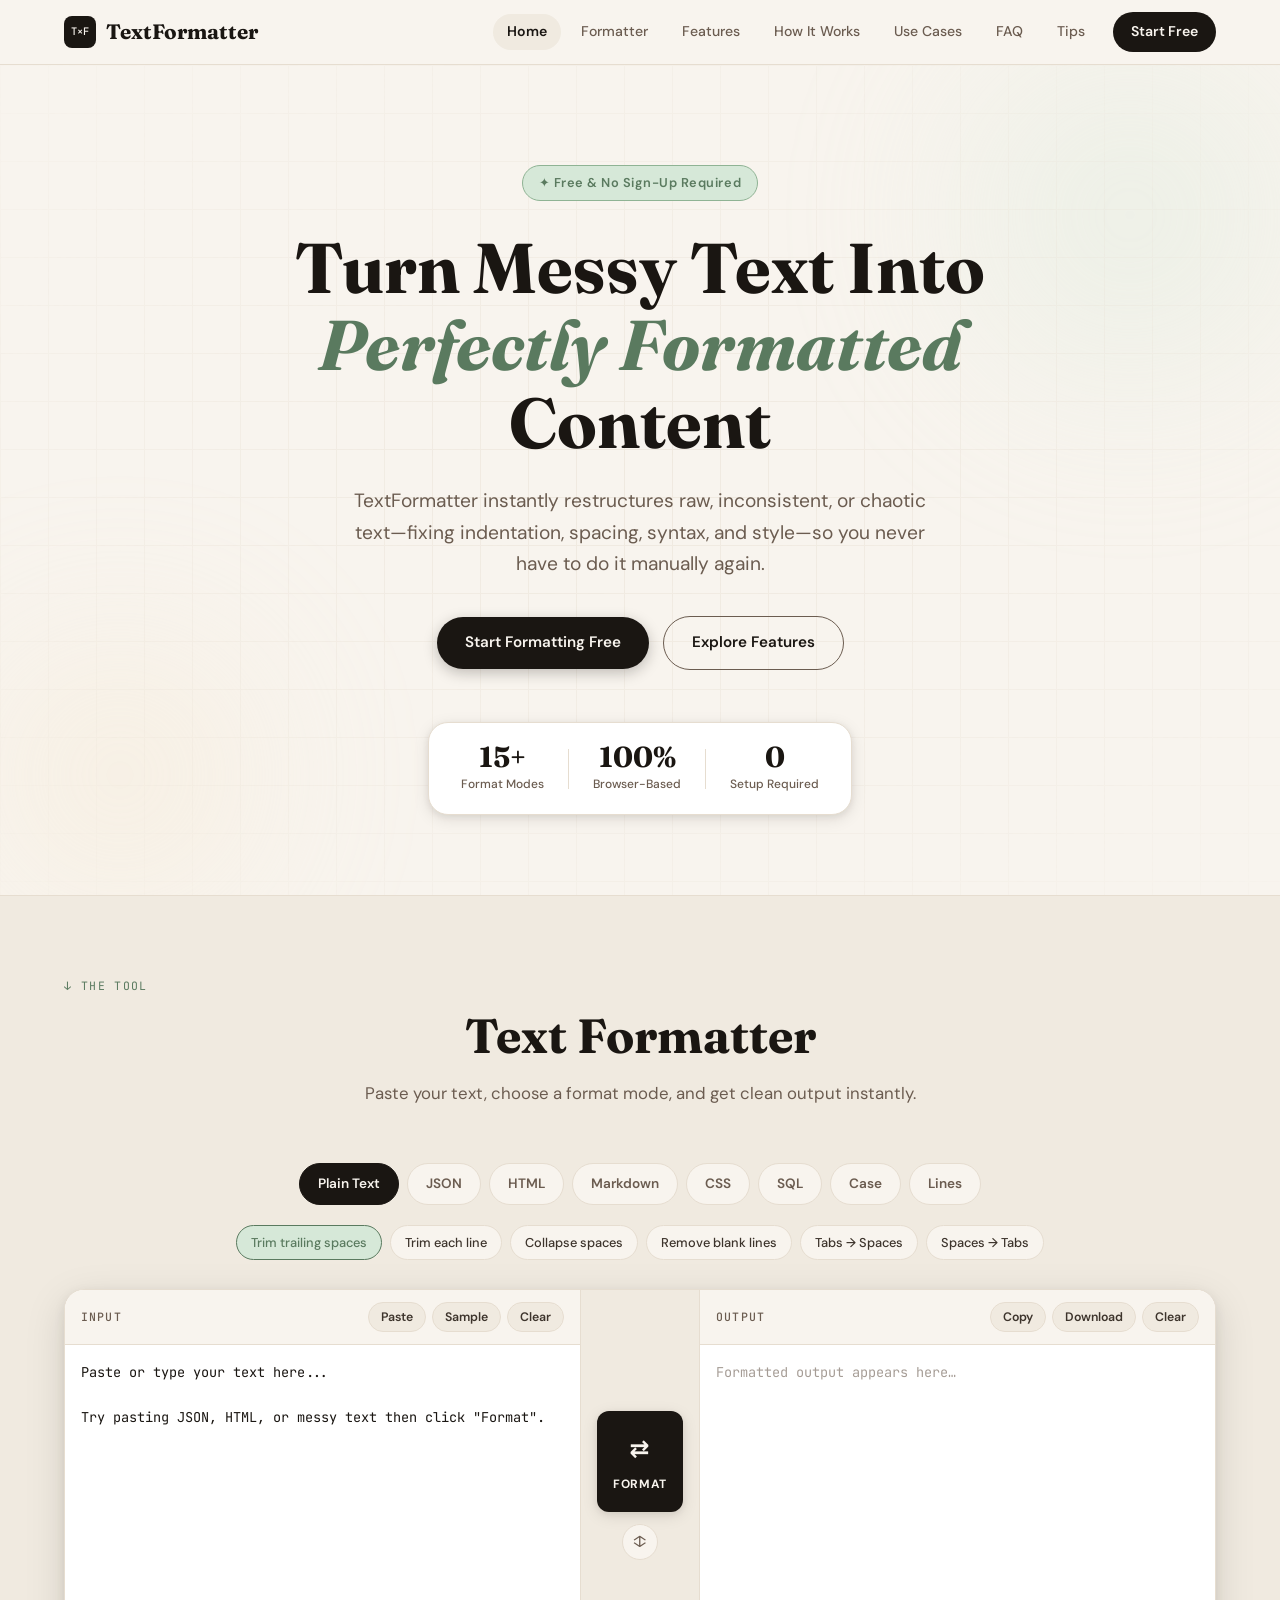
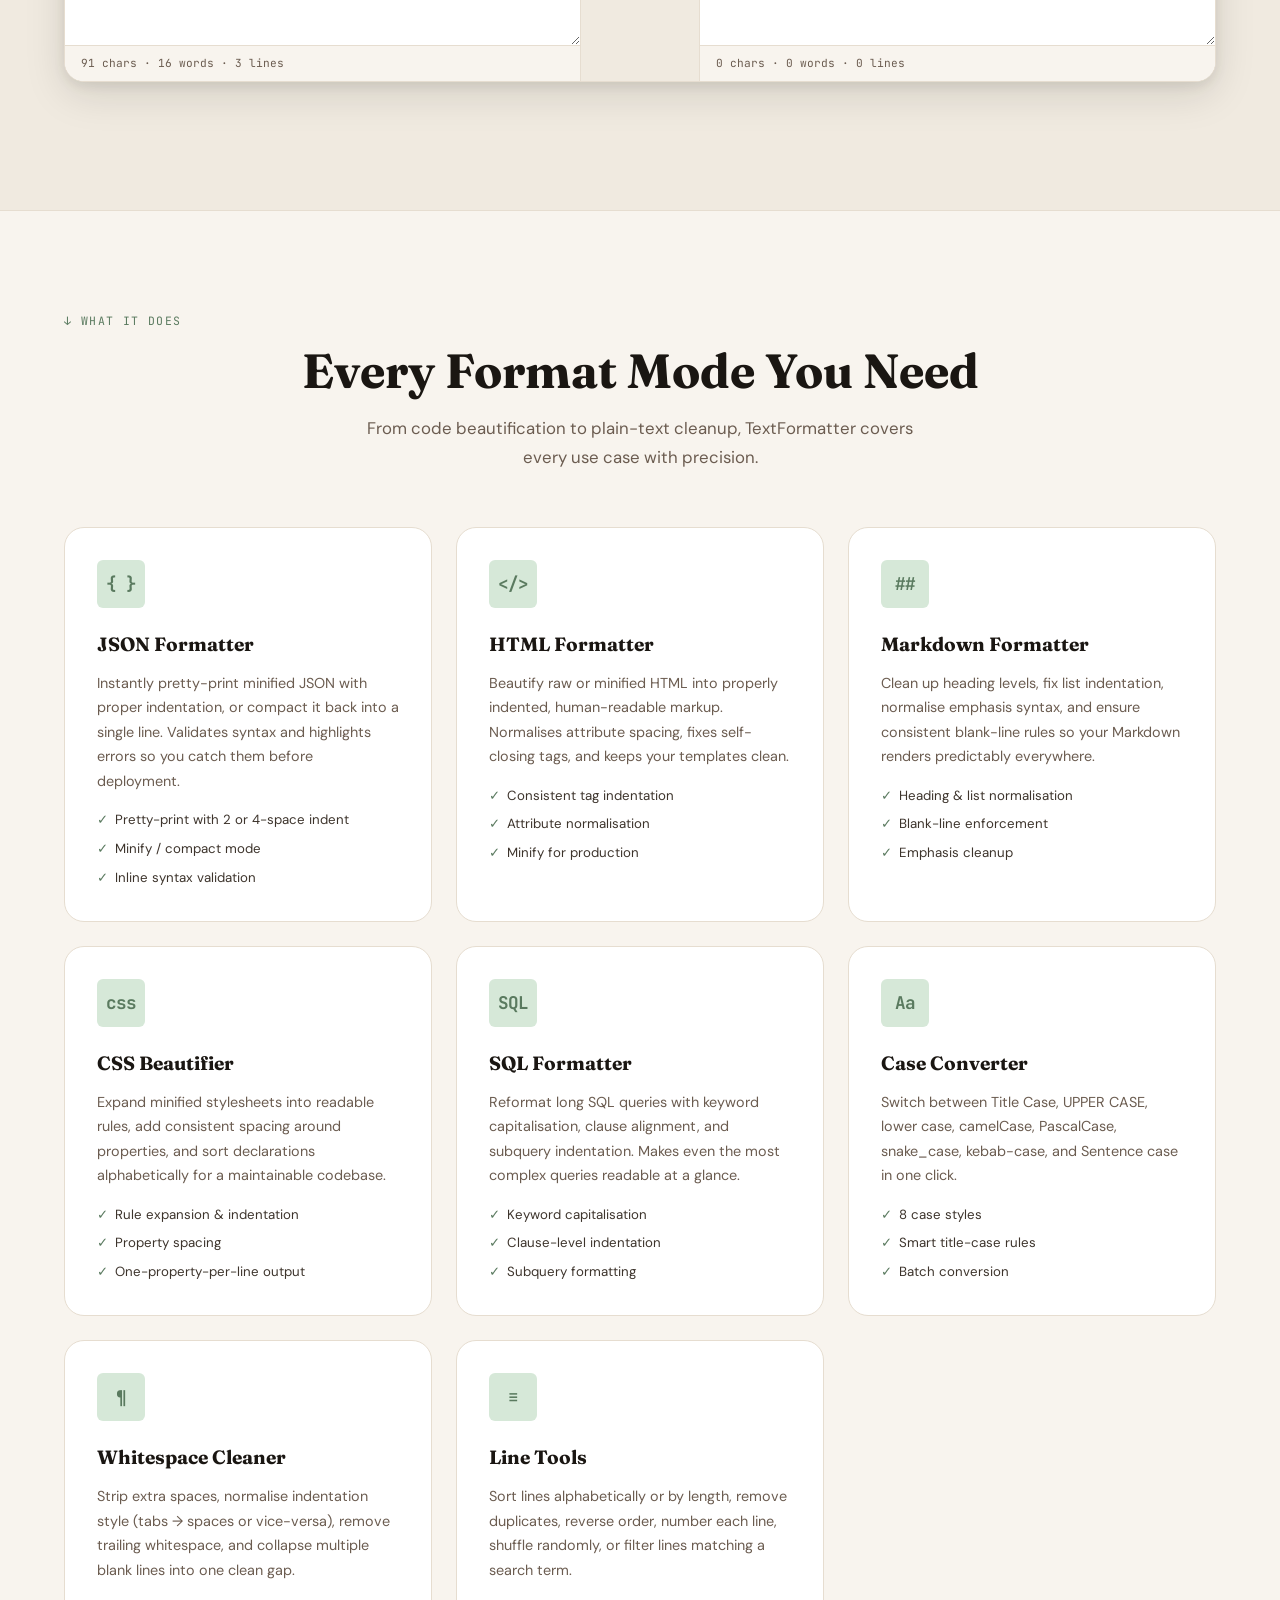
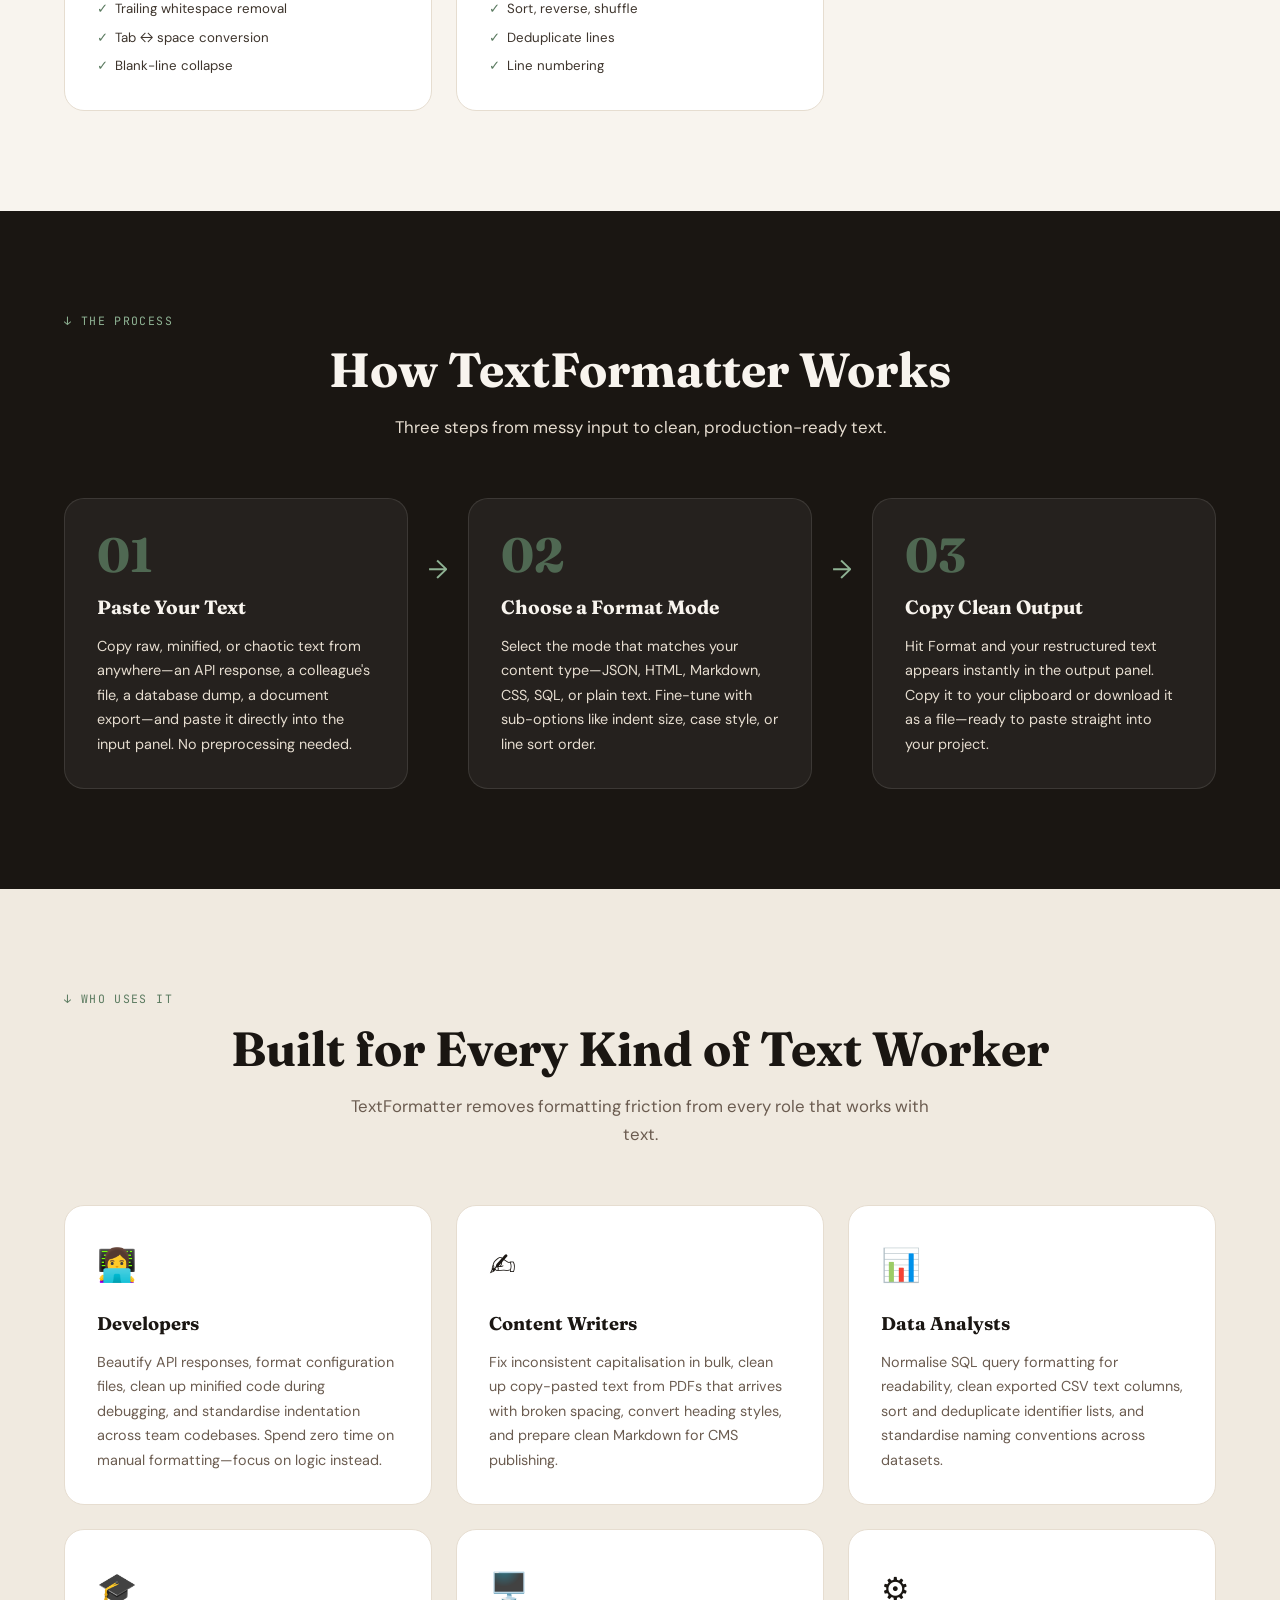
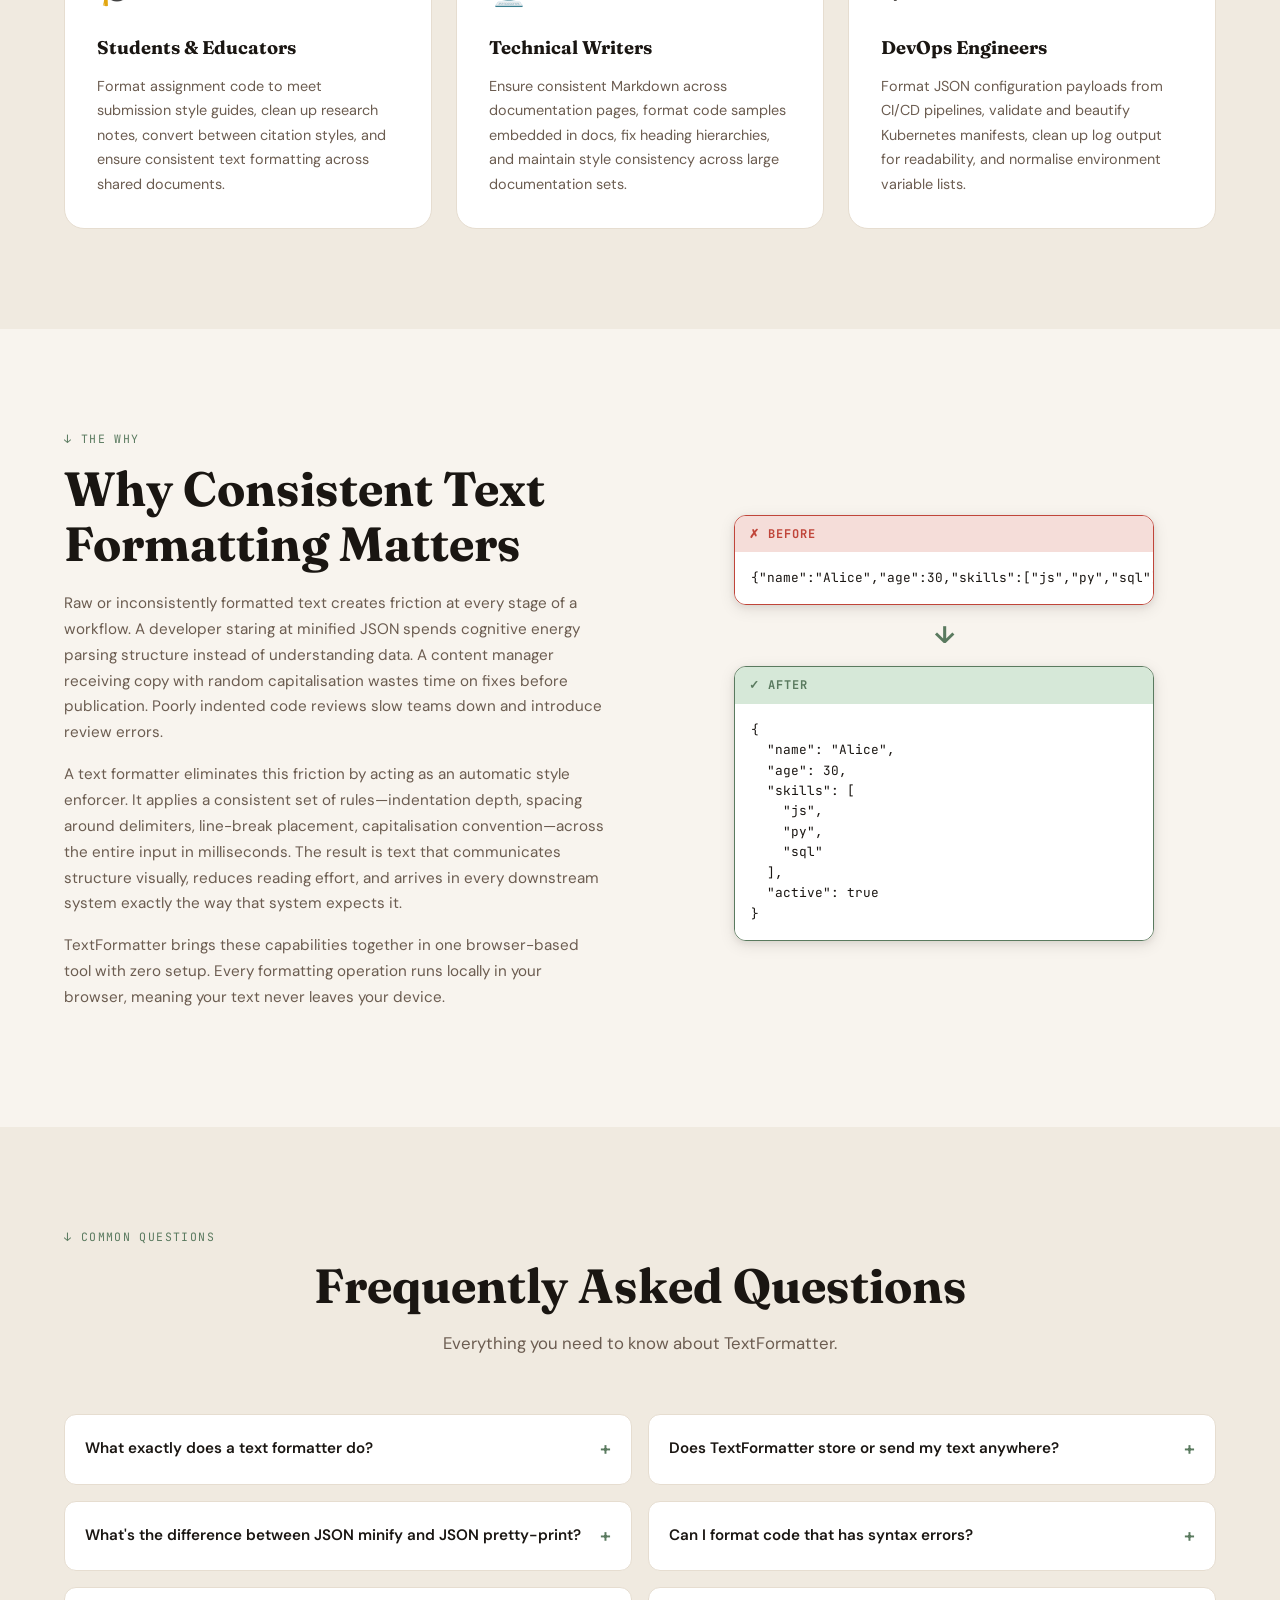
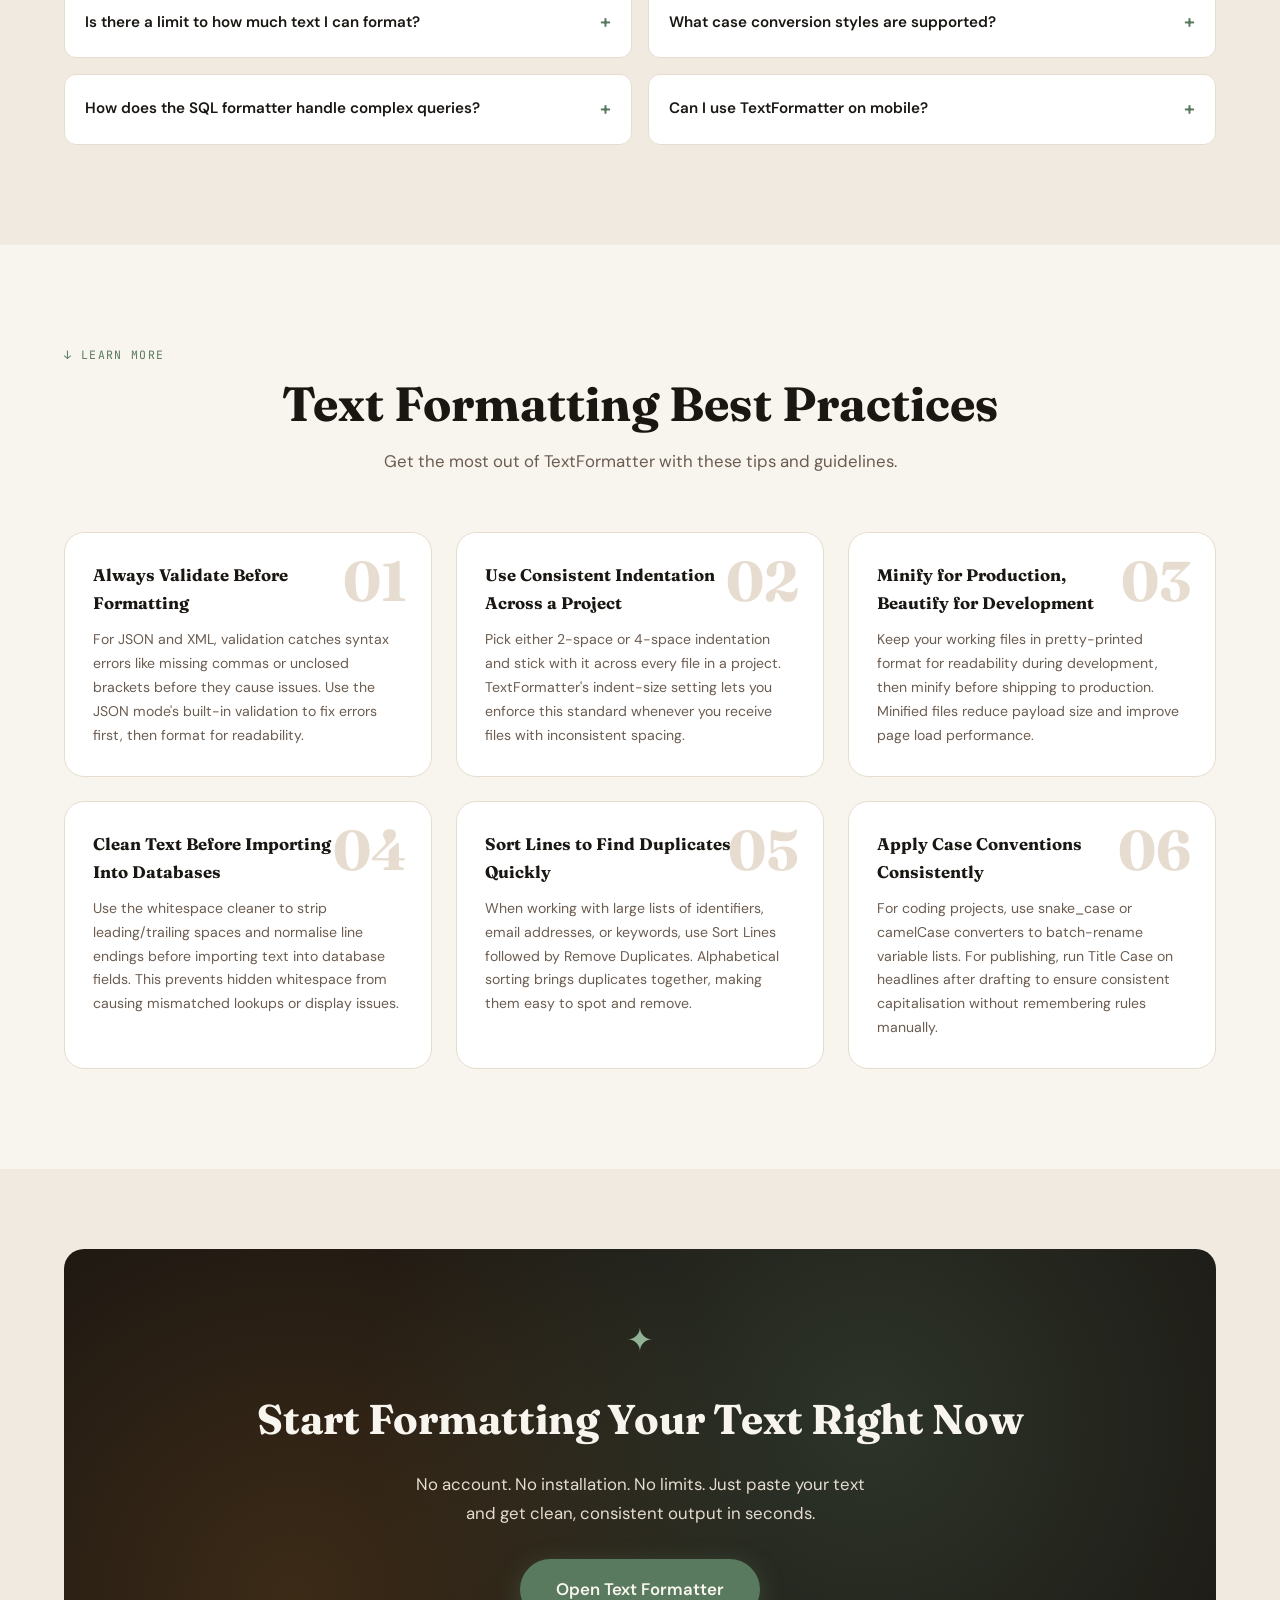
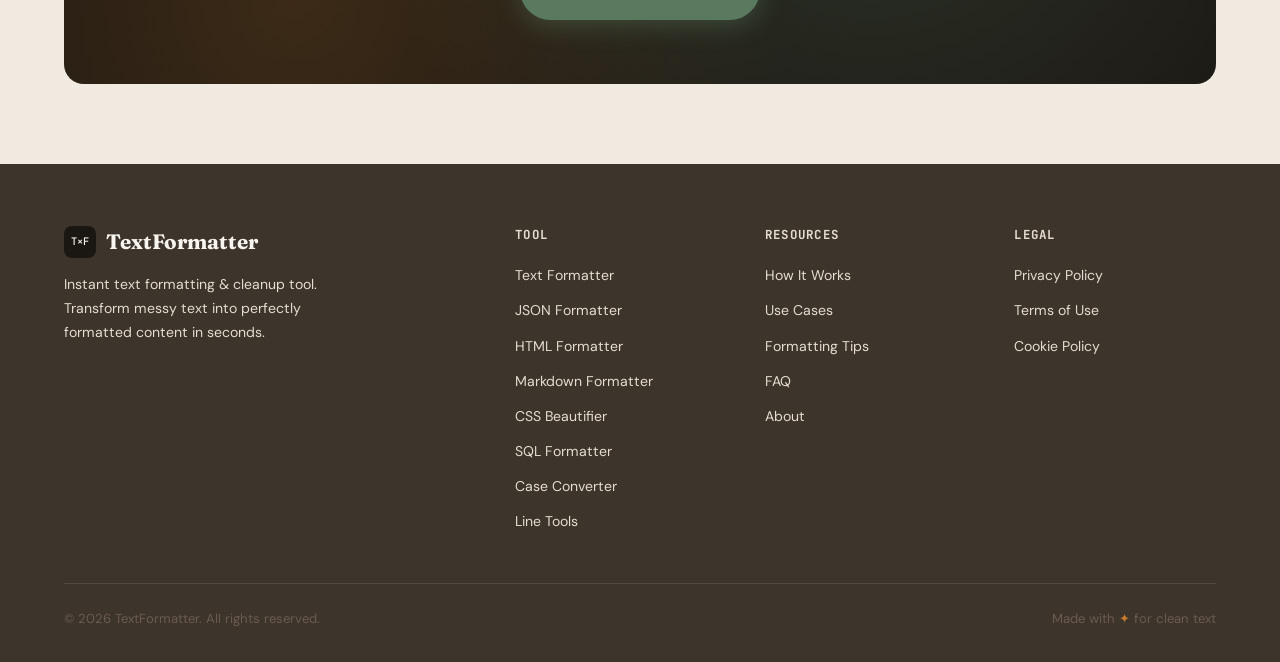
==== commit cf9dfca5: "Update index.html" ====
--- a/index.html
+++ b/index.html
@@ -9,6 +9,7 @@
   <meta name="author" content="TextFormatter" />
   <meta name="robots" content="index, follow" />
   <link rel="canonical" href="https://textformatter.github.io/" />
+  <link rel="icon" type="image/png" sizes="32x32" href="/favicon.png">
 
   <!-- Open Graph -->
   <meta property="og:type" content="website" />
--- a/style.css
+++ b/style.css
@@ -0,0 +1,890 @@
+/* ═══════════════════════════════════════════════════════
+   TEXTFORMATTER · STYLESHEET
+   Theme: Academic-Editorial · Warm Ivory + Ink + Sage
+═══════════════════════════════════════════════════════ */
+
+/* ─── CSS Variables ─────────────────────────────────── */
+:root {
+  --ivory:       #F8F4EE;
+  --ivory-2:     #F0EAE0;
+  --ivory-3:     #E6DDD0;
+  --ink:         #1A1612;
+  --ink-2:       #3D342C;
+  --ink-3:       #6B5C50;
+  --sage:        #5A7A5F;
+  --sage-light:  #8FB394;
+  --sage-pale:   #D6E8D8;
+  --amber:       #C47C2B;
+  --amber-pale:  #F5E6CC;
+  --red-soft:    #C0453A;
+  --red-pale:    #F5DDD9;
+  --white:       #FFFFFF;
+  --shadow-sm:   0 1px 3px rgba(26,22,18,.08), 0 1px 2px rgba(26,22,18,.06);
+  --shadow-md:   0 4px 16px rgba(26,22,18,.10), 0 2px 6px rgba(26,22,18,.07);
+  --shadow-lg:   0 12px 40px rgba(26,22,18,.13), 0 4px 12px rgba(26,22,18,.08);
+  --radius-sm:   6px;
+  --radius-md:   12px;
+  --radius-lg:   20px;
+  --font-display: 'Fraunces', Georgia, serif;
+  --font-body:    'DM Sans', system-ui, sans-serif;
+  --font-mono:    'JetBrains Mono', 'Courier New', monospace;
+  --max-w:        1200px;
+  --transition:   .22s cubic-bezier(.4,0,.2,1);
+}
+
+/* ─── Reset & Base ───────────────────────────────────── */
+*, *::before, *::after { box-sizing: border-box; margin: 0; padding: 0; }
+
+html { scroll-behavior: smooth; font-size: 16px; }
+
+body {
+  font-family: var(--font-body);
+  background: var(--ivory);
+  color: var(--ink);
+  line-height: 1.7;
+  -webkit-font-smoothing: antialiased;
+}
+
+img { max-width: 100%; display: block; }
+a { color: inherit; text-decoration: none; }
+ul { list-style: none; }
+button { cursor: pointer; border: none; background: none; font: inherit; }
+
+/* ─── Container ─────────────────────────────────────── */
+.container {
+  max-width: var(--max-w);
+  margin: 0 auto;
+  padding: 0 24px;
+}
+
+/* ─── Typography helpers ────────────────────────────── */
+.section-label {
+  font-family: var(--font-mono);
+  font-size: .72rem;
+  letter-spacing: .12em;
+  text-transform: uppercase;
+  color: var(--sage);
+  margin-bottom: 12px;
+}
+.section-title {
+  font-family: var(--font-display);
+  font-size: clamp(2rem, 4vw, 3rem);
+  font-weight: 700;
+  line-height: 1.15;
+  color: var(--ink);
+  text-align: center;
+  margin-bottom: 16px;
+}
+.section-title.left { text-align: left; }
+.section-sub {
+  font-size: 1.05rem;
+  color: var(--ink-3);
+  text-align: center;
+  max-width: 580px;
+  margin: 0 auto 56px;
+}
+
+/* ─── Buttons ────────────────────────────────────────── */
+.btn {
+  display: inline-flex;
+  align-items: center;
+  gap: 8px;
+  padding: 13px 28px;
+  border-radius: 50px;
+  font-size: .95rem;
+  font-weight: 600;
+  transition: transform var(--transition), box-shadow var(--transition), background var(--transition);
+}
+.btn:hover { transform: translateY(-2px); }
+.btn-primary {
+  background: var(--ink);
+  color: var(--ivory);
+  box-shadow: 0 4px 14px rgba(26,22,18,.25);
+}
+.btn-primary:hover { background: var(--ink-2); box-shadow: 0 6px 20px rgba(26,22,18,.3); }
+.btn-ghost {
+  background: transparent;
+  color: var(--ink);
+  border: 1.5px solid var(--ink-3);
+}
+.btn-ghost:hover { background: var(--ivory-2); border-color: var(--ink); }
+.btn-lg { padding: 16px 36px; font-size: 1.05rem; }
+
+/* ══════════════════════════════════════════════════════
+   HEADER
+══════════════════════════════════════════════════════ */
+.site-header {
+  position: sticky;
+  top: 0;
+  z-index: 100;
+  background: rgba(248,244,238,.93);
+  backdrop-filter: blur(12px);
+  border-bottom: 1px solid var(--ivory-3);
+  transition: box-shadow var(--transition);
+}
+.site-header.scrolled { box-shadow: var(--shadow-md); }
+.header-inner {
+  display: flex;
+  align-items: center;
+  justify-content: space-between;
+  height: 64px;
+}
+.header-logo {
+  display: flex;
+  align-items: center;
+  gap: 10px;
+  font-family: var(--font-display);
+  font-size: 1.3rem;
+  font-weight: 700;
+  color: var(--ink);
+}
+.logo-mark {
+  width: 32px; height: 32px;
+  background: var(--ink);
+  border-radius: 8px;
+  display: grid;
+  place-items: center;
+  color: var(--ivory);
+  font-family: var(--font-mono);
+  font-size: .65rem;
+  font-weight: 500;
+  letter-spacing: -.02em;
+}
+.header-nav { display: flex; align-items: center; gap: 6px; }
+.nav-link {
+  padding: 6px 14px;
+  border-radius: 50px;
+  font-size: .88rem;
+  font-weight: 500;
+  color: var(--ink-3);
+  transition: color var(--transition), background var(--transition);
+}
+.nav-link:hover { color: var(--ink); background: var(--ivory-2); }
+.nav-cta {
+  margin-left: 8px;
+  padding: 8px 18px;
+  background: var(--ink);
+  color: var(--ivory);
+  border-radius: 50px;
+  font-size: .88rem;
+  font-weight: 600;
+  transition: background var(--transition), transform var(--transition);
+}
+.nav-cta:hover { background: var(--ink-2); transform: translateY(-1px); }
+.hamburger {
+  display: none;
+  flex-direction: column;
+  gap: 5px;
+  padding: 6px;
+  border-radius: var(--radius-sm);
+}
+.hamburger span {
+  display: block; width: 22px; height: 2px;
+  background: var(--ink); border-radius: 2px;
+  transition: transform var(--transition), opacity var(--transition);
+}
+.hamburger.open span:nth-child(1) { transform: translateY(7px) rotate(45deg); }
+.hamburger.open span:nth-child(2) { opacity: 0; }
+.hamburger.open span:nth-child(3) { transform: translateY(-7px) rotate(-45deg); }
+.mobile-menu {
+  display: none;
+  flex-direction: column;
+  padding: 16px 24px 20px;
+  border-top: 1px solid var(--ivory-3);
+  gap: 4px;
+}
+.mobile-menu.open { display: flex; }
+.mobile-link {
+  padding: 10px 12px;
+  border-radius: var(--radius-sm);
+  font-weight: 500;
+  color: var(--ink-2);
+  transition: background var(--transition);
+}
+.mobile-link:hover { background: var(--ivory-2); }
+
+/* ══════════════════════════════════════════════════════
+   HERO
+══════════════════════════════════════════════════════ */
+.hero {
+  position: relative;
+  padding: 100px 0 80px;
+  overflow: hidden;
+  background: var(--ivory);
+}
+.hero-bg {
+  position: absolute; inset: 0; pointer-events: none; z-index: 0;
+}
+.hero-blob {
+  position: absolute;
+  border-radius: 50%;
+  filter: blur(80px);
+  opacity: .45;
+}
+.blob-1 {
+  width: 500px; height: 500px;
+  background: radial-gradient(circle, var(--sage-pale) 0%, transparent 70%);
+  top: -100px; right: -100px;
+}
+.blob-2 {
+  width: 400px; height: 400px;
+  background: radial-gradient(circle, var(--amber-pale) 0%, transparent 70%);
+  bottom: -80px; left: -80px;
+}
+.hero-grid {
+  position: absolute; inset: 0;
+  background-image:
+    linear-gradient(var(--ivory-3) 1px, transparent 1px),
+    linear-gradient(90deg, var(--ivory-3) 1px, transparent 1px);
+  background-size: 48px 48px;
+  opacity: .5;
+  mask-image: radial-gradient(ellipse 80% 80% at 50% 50%, black, transparent);
+}
+.hero-inner {
+  position: relative; z-index: 1;
+  display: flex; flex-direction: column; align-items: center; text-align: center;
+}
+.hero-badge {
+  display: inline-flex; align-items: center; gap: 8px;
+  padding: 6px 16px;
+  background: var(--sage-pale);
+  color: var(--sage);
+  border-radius: 50px;
+  font-size: .8rem;
+  font-weight: 600;
+  letter-spacing: .04em;
+  margin-bottom: 28px;
+  border: 1px solid var(--sage-light);
+}
+.hero-title {
+  font-family: var(--font-display);
+  font-size: clamp(2.6rem, 6vw, 4.4rem);
+  font-weight: 700;
+  line-height: 1.1;
+  color: var(--ink);
+  margin-bottom: 24px;
+  max-width: 800px;
+}
+.hero-title em {
+  font-style: italic;
+  color: var(--sage);
+}
+.hero-subtitle {
+  font-size: clamp(1rem, 2vw, 1.2rem);
+  color: var(--ink-3);
+  max-width: 580px;
+  margin-bottom: 36px;
+  line-height: 1.65;
+}
+.hero-cta-row {
+  display: flex; align-items: center; gap: 14px; flex-wrap: wrap; justify-content: center;
+  margin-bottom: 52px;
+}
+.hero-stats {
+  display: flex; align-items: center; gap: 24px;
+  padding: 20px 32px;
+  background: var(--white);
+  border-radius: var(--radius-lg);
+  box-shadow: var(--shadow-md);
+  border: 1px solid var(--ivory-3);
+}
+.stat { display: flex; flex-direction: column; align-items: center; gap: 2px; }
+.stat-num {
+  font-family: var(--font-display);
+  font-size: 1.8rem;
+  font-weight: 700;
+  color: var(--ink);
+  line-height: 1;
+}
+.stat-label { font-size: .75rem; color: var(--ink-3); font-weight: 500; }
+.stat-divider { width: 1px; height: 40px; background: var(--ivory-3); }
+
+/* ══════════════════════════════════════════════════════
+   FORMATTER TOOL
+══════════════════════════════════════════════════════ */
+.formatter-section {
+  padding: 80px 0;
+  background: var(--ivory-2);
+  border-top: 1px solid var(--ivory-3);
+  border-bottom: 1px solid var(--ivory-3);
+}
+.formatter-section .section-title,
+.formatter-section .section-sub { text-align: center; }
+
+.mode-tabs {
+  display: flex; flex-wrap: wrap; gap: 8px; justify-content: center;
+  margin-bottom: 16px;
+}
+.mode-tab {
+  padding: 8px 18px;
+  border-radius: 50px;
+  font-size: .85rem;
+  font-weight: 600;
+  color: var(--ink-3);
+  background: var(--ivory);
+  border: 1.5px solid var(--ivory-3);
+  transition: all var(--transition);
+}
+.mode-tab:hover { color: var(--ink); border-color: var(--ink-3); }
+.mode-tab.active {
+  background: var(--ink);
+  color: var(--ivory);
+  border-color: var(--ink);
+}
+.sub-options {
+  display: flex; flex-wrap: wrap; gap: 8px; justify-content: center;
+  min-height: 44px;
+  margin-bottom: 24px;
+  align-items: center;
+}
+.sub-option {
+  padding: 6px 14px;
+  border-radius: 50px;
+  font-size: .8rem;
+  font-weight: 500;
+  color: var(--ink-2);
+  background: var(--ivory);
+  border: 1.5px solid var(--ivory-3);
+  transition: all var(--transition);
+}
+.sub-option:hover { border-color: var(--sage); color: var(--sage); }
+.sub-option.active { background: var(--sage-pale); color: var(--sage); border-color: var(--sage); }
+
+.editor-wrap {
+  display: grid;
+  grid-template-columns: 1fr auto 1fr;
+  gap: 0;
+  background: var(--white);
+  border-radius: var(--radius-lg);
+  box-shadow: var(--shadow-lg);
+  border: 1px solid var(--ivory-3);
+  overflow: hidden;
+}
+.editor-pane { display: flex; flex-direction: column; }
+.pane-header {
+  display: flex; align-items: center; justify-content: space-between;
+  padding: 12px 16px;
+  border-bottom: 1px solid var(--ivory-3);
+  background: var(--ivory);
+}
+.pane-label {
+  font-family: var(--font-mono);
+  font-size: .72rem;
+  font-weight: 500;
+  text-transform: uppercase;
+  letter-spacing: .1em;
+  color: var(--ink-3);
+}
+.pane-actions { display: flex; gap: 6px; }
+.pane-btn {
+  padding: 4px 12px;
+  border-radius: 50px;
+  font-size: .77rem;
+  font-weight: 600;
+  background: var(--ivory-2);
+  color: var(--ink-2);
+  border: 1px solid var(--ivory-3);
+  transition: all var(--transition);
+}
+.pane-btn:hover { background: var(--ivory-3); }
+.pane-btn.danger:hover { background: var(--red-pale); color: var(--red-soft); border-color: var(--red-soft); }
+.code-area {
+  flex: 1;
+  min-height: 300px;
+  padding: 16px;
+  font-family: var(--font-mono);
+  font-size: .85rem;
+  line-height: 1.65;
+  color: var(--ink);
+  background: var(--white);
+  border: none;
+  outline: none;
+  resize: vertical;
+  tab-size: 2;
+  white-space: pre;
+  overflow-x: auto;
+}
+.code-area::placeholder { color: var(--ink-3); opacity: .6; }
+.pane-footer {
+  display: flex; align-items: center; justify-content: space-between;
+  padding: 8px 16px;
+  background: var(--ivory);
+  border-top: 1px solid var(--ivory-3);
+}
+.char-count { font-family: var(--font-mono); font-size: .7rem; color: var(--ink-3); }
+.diff-badge {
+  font-family: var(--font-mono);
+  font-size: .7rem;
+  font-weight: 600;
+  padding: 2px 8px;
+  border-radius: 50px;
+  display: none;
+}
+.diff-badge.show { display: inline-flex; }
+.diff-badge.shrink { background: var(--sage-pale); color: var(--sage); }
+.diff-badge.grow   { background: var(--amber-pale); color: var(--amber); }
+
+.editor-center {
+  display: flex; flex-direction: column; align-items: center; justify-content: center;
+  gap: 12px; padding: 20px 16px;
+  background: var(--ivory-2);
+  border-left: 1px solid var(--ivory-3);
+  border-right: 1px solid var(--ivory-3);
+}
+.format-btn {
+  display: flex; flex-direction: column; align-items: center; gap: 4px;
+  padding: 18px 16px;
+  background: var(--ink);
+  color: var(--ivory);
+  border-radius: var(--radius-md);
+  font-size: .75rem;
+  font-weight: 700;
+  letter-spacing: .06em;
+  text-transform: uppercase;
+  box-shadow: var(--shadow-md);
+  transition: all var(--transition);
+  min-width: 80px;
+}
+.format-btn:hover { background: var(--sage); transform: scale(1.04); }
+.format-btn:active { transform: scale(.97); }
+.format-btn-icon { font-size: 1.5rem; }
+.swap-btn {
+  width: 36px; height: 36px;
+  display: grid; place-items: center;
+  background: var(--ivory);
+  border: 1.5px solid var(--ivory-3);
+  border-radius: 50%;
+  font-size: 1rem;
+  color: var(--ink-3);
+  transition: all var(--transition);
+}
+.swap-btn:hover { background: var(--ivory-2); color: var(--ink); border-color: var(--ink-3); }
+
+.notif-bar {
+  margin-top: 12px;
+  padding: 0 16px;
+  min-height: 36px;
+  display: flex; align-items: center;
+  font-size: .85rem;
+  font-weight: 500;
+  border-radius: var(--radius-md);
+  transition: all var(--transition);
+}
+.notif-bar.success { background: var(--sage-pale); color: var(--sage); }
+.notif-bar.error   { background: var(--red-pale);  color: var(--red-soft); }
+.notif-bar.info    { background: var(--amber-pale); color: var(--amber); }
+
+/* ══════════════════════════════════════════════════════
+   FEATURES
+══════════════════════════════════════════════════════ */
+.features-section { padding: 100px 0; background: var(--ivory); }
+.features-grid {
+  display: grid;
+  grid-template-columns: repeat(auto-fill, minmax(300px, 1fr));
+  gap: 24px;
+}
+.feature-card {
+  background: var(--white);
+  border: 1px solid var(--ivory-3);
+  border-radius: var(--radius-lg);
+  padding: 32px;
+  transition: transform var(--transition), box-shadow var(--transition);
+  animation-delay: var(--delay);
+}
+.feature-card:hover {
+  transform: translateY(-4px);
+  box-shadow: var(--shadow-lg);
+}
+.feature-icon {
+  font-family: var(--font-mono);
+  font-size: 1.1rem;
+  font-weight: 700;
+  color: var(--sage);
+  background: var(--sage-pale);
+  width: 48px; height: 48px;
+  display: grid; place-items: center;
+  border-radius: var(--radius-sm);
+  margin-bottom: 20px;
+  letter-spacing: -.04em;
+}
+.feature-card h3 {
+  font-family: var(--font-display);
+  font-size: 1.2rem;
+  font-weight: 700;
+  margin-bottom: 10px;
+  color: var(--ink);
+}
+.feature-card p { font-size: .9rem; color: var(--ink-3); margin-bottom: 16px; }
+.feature-list { display: flex; flex-direction: column; gap: 6px; }
+.feature-list li {
+  font-size: .83rem;
+  color: var(--ink-2);
+  padding-left: 18px;
+  position: relative;
+}
+.feature-list li::before {
+  content: '✓';
+  position: absolute; left: 0;
+  color: var(--sage);
+  font-weight: 700;
+}
+
+/* ══════════════════════════════════════════════════════
+   HOW IT WORKS
+══════════════════════════════════════════════════════ */
+.how-section {
+  padding: 100px 0;
+  background: var(--ink);
+  color: var(--ivory);
+}
+.how-section .section-label { color: var(--sage-light); }
+.how-section .section-title { color: var(--ivory); }
+.how-section .section-sub { color: var(--ivory-3); }
+.steps-row {
+  display: flex; align-items: flex-start; gap: 0;
+}
+.step {
+  flex: 1;
+  padding: 32px;
+  background: rgba(255,255,255,.05);
+  border: 1px solid rgba(255,255,255,.1);
+  border-radius: var(--radius-lg);
+}
+.step-arrow {
+  flex-shrink: 0; width: 60px;
+  display: grid; place-items: center;
+  font-size: 1.6rem;
+  color: var(--sage-light);
+  padding-top: 50px;
+}
+.step-num {
+  font-family: var(--font-display);
+  font-size: 3rem;
+  font-weight: 700;
+  color: var(--sage);
+  line-height: 1;
+  margin-bottom: 12px;
+  opacity: .8;
+}
+.step-body h3 {
+  font-family: var(--font-display);
+  font-size: 1.2rem;
+  font-weight: 700;
+  margin-bottom: 10px;
+  color: var(--ivory);
+}
+.step-body p { font-size: .9rem; color: var(--ivory-3); }
+
+/* ══════════════════════════════════════════════════════
+   USE CASES
+══════════════════════════════════════════════════════ */
+.usecases-section { padding: 100px 0; background: var(--ivory-2); }
+.usecases-grid {
+  display: grid;
+  grid-template-columns: repeat(auto-fill, minmax(280px, 1fr));
+  gap: 24px;
+}
+.usecase-card {
+  background: var(--white);
+  border-radius: var(--radius-lg);
+  padding: 32px;
+  border: 1px solid var(--ivory-3);
+  transition: transform var(--transition), box-shadow var(--transition);
+}
+.usecase-card:hover { transform: translateY(-4px); box-shadow: var(--shadow-md); }
+.uc-icon { font-size: 2rem; margin-bottom: 16px; }
+.usecase-card h3 {
+  font-family: var(--font-display);
+  font-size: 1.15rem;
+  font-weight: 700;
+  margin-bottom: 10px;
+}
+.usecase-card p { font-size: .9rem; color: var(--ink-3); }
+
+/* ══════════════════════════════════════════════════════
+   ABOUT / WHY IT MATTERS
+══════════════════════════════════════════════════════ */
+.about-section { padding: 100px 0; background: var(--ivory); }
+.about-grid {
+  display: grid;
+  grid-template-columns: 1fr 1fr;
+  gap: 64px;
+  align-items: center;
+}
+.about-text p {
+  color: var(--ink-3);
+  margin-bottom: 16px;
+  font-size: .95rem;
+}
+.about-text .section-title { margin-bottom: 20px; }
+.about-visual { display: flex; justify-content: center; }
+.compare-block {
+  width: 100%;
+  max-width: 420px;
+  display: flex; flex-direction: column; gap: 0;
+}
+.compare-pane {
+  border-radius: var(--radius-md);
+  overflow: hidden;
+  box-shadow: var(--shadow-md);
+  border: 1.5px solid var(--ivory-3);
+}
+.compare-pane.bad { border-color: var(--red-soft); }
+.compare-pane.good { border-color: var(--sage); }
+.compare-label {
+  padding: 8px 14px;
+  font-size: .75rem;
+  font-weight: 700;
+  letter-spacing: .08em;
+  text-transform: uppercase;
+  font-family: var(--font-mono);
+}
+.bad-label { background: var(--red-pale); color: var(--red-soft); }
+.good-label { background: var(--sage-pale); color: var(--sage); }
+.compare-code {
+  font-family: var(--font-mono);
+  font-size: .8rem;
+  line-height: 1.6;
+  padding: 16px;
+  background: var(--white);
+  white-space: pre;
+  overflow-x: auto;
+  color: var(--ink);
+}
+.compare-arrow-v {
+  text-align: center;
+  font-size: 1.5rem;
+  color: var(--sage);
+  padding: 10px 0;
+  font-weight: 700;
+}
+
+/* ══════════════════════════════════════════════════════
+   FAQ
+══════════════════════════════════════════════════════ */
+.faq-section { padding: 100px 0; background: var(--ivory-2); }
+.faq-grid {
+  display: grid;
+  grid-template-columns: repeat(auto-fill, minmax(460px, 1fr));
+  gap: 16px;
+}
+.faq-item {
+  background: var(--white);
+  border: 1px solid var(--ivory-3);
+  border-radius: var(--radius-md);
+  overflow: hidden;
+  transition: box-shadow var(--transition);
+}
+.faq-item:hover { box-shadow: var(--shadow-sm); }
+.faq-q {
+  width: 100%;
+  text-align: left;
+  padding: 18px 20px;
+  font-weight: 600;
+  font-size: .95rem;
+  color: var(--ink);
+  display: flex; justify-content: space-between; align-items: center;
+  gap: 16px;
+  transition: background var(--transition);
+}
+.faq-q::after {
+  content: '+';
+  font-size: 1.2rem;
+  color: var(--sage);
+  flex-shrink: 0;
+  transition: transform var(--transition);
+}
+.faq-q[aria-expanded="true"] { background: var(--ivory); }
+.faq-q[aria-expanded="true"]::after { transform: rotate(45deg); }
+.faq-a {
+  max-height: 0; overflow: hidden;
+  transition: max-height .35s ease, padding var(--transition);
+}
+.faq-a.open { max-height: 500px; }
+.faq-a p { padding: 0 20px 18px; font-size: .9rem; color: var(--ink-3); }
+
+/* ══════════════════════════════════════════════════════
+   TIPS
+══════════════════════════════════════════════════════ */
+.tips-section { padding: 100px 0; background: var(--ivory); }
+.tips-grid {
+  display: grid;
+  grid-template-columns: repeat(auto-fill, minmax(300px, 1fr));
+  gap: 24px;
+}
+.tip-card {
+  padding: 28px;
+  border: 1px solid var(--ivory-3);
+  border-radius: var(--radius-lg);
+  background: var(--white);
+  transition: transform var(--transition), box-shadow var(--transition);
+  position: relative;
+}
+.tip-card:hover { transform: translateY(-4px); box-shadow: var(--shadow-md); }
+.tip-num {
+  font-family: var(--font-display);
+  font-size: 3.5rem;
+  font-weight: 700;
+  color: var(--ivory-3);
+  line-height: 1;
+  position: absolute;
+  top: 20px; right: 24px;
+}
+.tip-card h3 {
+  font-family: var(--font-display);
+  font-size: 1.05rem;
+  font-weight: 700;
+  margin-bottom: 10px;
+  color: var(--ink);
+  padding-right: 48px;
+}
+.tip-card p { font-size: .88rem; color: var(--ink-3); }
+
+/* ══════════════════════════════════════════════════════
+   CTA
+══════════════════════════════════════════════════════ */
+.cta-section { padding: 80px 0; background: var(--ivory-2); }
+.cta-inner {
+  background: var(--ink);
+  border-radius: var(--radius-lg);
+  padding: 64px 48px;
+  text-align: center;
+  position: relative;
+  overflow: hidden;
+}
+.cta-inner::before {
+  content: '';
+  position: absolute; inset: 0;
+  background: radial-gradient(circle at 70% 40%, rgba(90,122,95,.3) 0%, transparent 60%),
+              radial-gradient(circle at 20% 80%, rgba(196,124,43,.2) 0%, transparent 50%);
+  pointer-events: none;
+}
+.cta-decoration {
+  font-size: 2rem;
+  color: var(--sage-light);
+  margin-bottom: 16px;
+  position: relative;
+}
+.cta-inner h2 {
+  font-family: var(--font-display);
+  font-size: clamp(1.8rem, 4vw, 2.6rem);
+  font-weight: 700;
+  color: var(--ivory);
+  margin-bottom: 16px;
+  position: relative;
+}
+.cta-inner p {
+  color: var(--ivory-3);
+  margin-bottom: 32px;
+  font-size: 1.05rem;
+  max-width: 480px;
+  margin-left: auto; margin-right: auto;
+  position: relative;
+}
+.cta-inner .btn-primary {
+  background: var(--sage);
+  box-shadow: 0 6px 24px rgba(90,122,95,.4);
+  position: relative;
+}
+.cta-inner .btn-primary:hover { background: var(--sage-light); }
+
+/* ══════════════════════════════════════════════════════
+   FOOTER
+══════════════════════════════════════════════════════ */
+.site-footer {
+  background: var(--ink-2);
+  color: var(--ivory-2);
+  padding: 60px 0 32px;
+}
+.footer-grid {
+  display: grid;
+  grid-template-columns: 2fr 1fr 1fr 1fr;
+  gap: 48px;
+  margin-bottom: 48px;
+}
+.footer-brand .header-logo { color: var(--ivory); }
+.footer-brand p { font-size: .88rem; color: var(--ivory-3); margin-top: 14px; max-width: 260px; }
+.footer-col h4 {
+  font-size: .78rem;
+  font-weight: 700;
+  text-transform: uppercase;
+  letter-spacing: .1em;
+  color: var(--ivory-3);
+  margin-bottom: 16px;
+  font-family: var(--font-mono);
+}
+.footer-col ul { display: flex; flex-direction: column; gap: 8px; }
+.footer-col ul li a {
+  font-size: .88rem;
+  color: var(--ivory-3);
+  transition: color var(--transition);
+}
+.footer-col ul li a:hover { color: var(--ivory); }
+.footer-bottom {
+  display: flex; align-items: center; justify-content: space-between;
+  padding-top: 24px;
+  border-top: 1px solid rgba(255,255,255,.1);
+  font-size: .82rem;
+  color: var(--ink-3);
+}
+.footer-bottom a { color: var(--ivory-3); }
+.footer-bottom a:hover { color: var(--ivory); }
+
+/* ══════════════════════════════════════════════════════
+   ANIMATIONS
+══════════════════════════════════════════════════════ */
+[data-anim] {
+  opacity: 0;
+  transform: translateY(28px);
+  transition: opacity .55s ease, transform .55s ease;
+  transition-delay: var(--delay, 0ms);
+}
+[data-anim="fade-right"] { transform: translateX(-28px); }
+[data-anim="fade-left"]  { transform: translateX(28px); }
+[data-anim].visible {
+  opacity: 1;
+  transform: translate(0);
+}
+
+/* ══════════════════════════════════════════════════════
+   RESPONSIVE
+══════════════════════════════════════════════════════ */
+@media (max-width: 960px) {
+  .header-nav { display: none; }
+  .hamburger { display: flex; }
+  .hero { padding: 80px 0 60px; }
+  .hero-stats { flex-wrap: wrap; gap: 16px; padding: 16px 20px; }
+  .stat-divider { display: none; }
+  .editor-wrap {
+    grid-template-columns: 1fr;
+    grid-template-rows: auto auto auto;
+  }
+  .editor-center {
+    flex-direction: row; justify-content: center;
+    padding: 12px 16px;
+    border-left: none; border-right: none;
+    border-top: 1px solid var(--ivory-3);
+    border-bottom: 1px solid var(--ivory-3);
+  }
+  .format-btn { flex-direction: row; padding: 12px 24px; min-width: auto; }
+  .code-area { min-height: 200px; }
+  .steps-row { flex-direction: column; }
+  .step-arrow { display: none; }
+  .about-grid { grid-template-columns: 1fr; gap: 40px; }
+  .about-text .section-title { text-align: center; }
+  .footer-grid { grid-template-columns: 1fr 1fr; }
+  .faq-grid { grid-template-columns: 1fr; }
+}
+@media (max-width: 600px) {
+  .hero-title { font-size: 2.2rem; }
+  .hero-cta-row { flex-direction: column; width: 100%; }
+  .hero-cta-row .btn { width: 100%; justify-content: center; }
+  .section-title { font-size: 1.9rem; }
+  .features-grid,
+  .usecases-grid,
+  .tips-grid { grid-template-columns: 1fr; }
+  .footer-grid { grid-template-columns: 1fr; }
+  .footer-bottom { flex-direction: column; gap: 8px; text-align: center; }
+  .cta-inner { padding: 40px 24px; }
+  .steps-row { gap: 16px; }
+}
